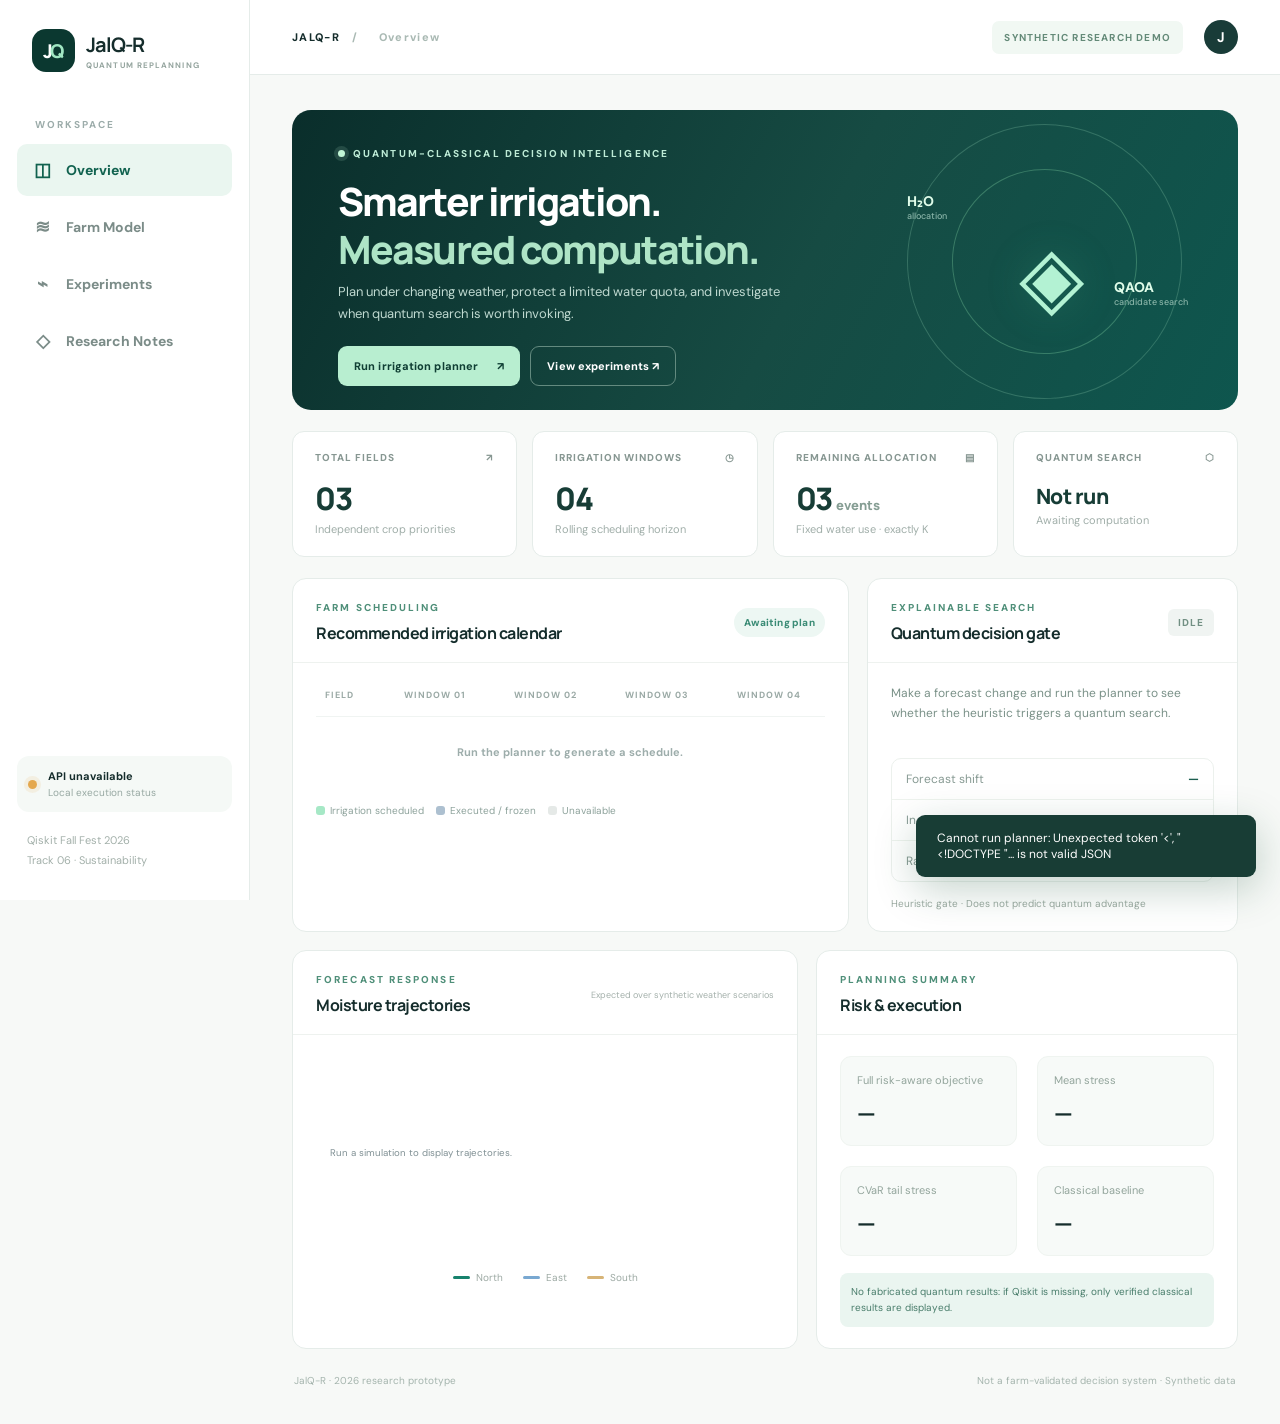
==== static/index.html @ 2377b1a7 "Add files via upload" ====
<!doctype html>
<html lang="en"><head><meta charset="utf-8"><meta name="viewport" content="width=device-width, initial-scale=1"><title>JalQ-R | Quantum Irrigation Intelligence</title><meta name="description" content="Research demo: risk-aware, budgeted quantum irrigation replanning"><link rel="stylesheet" href="/static/styles.css"></head>
<body>
<div class="app-shell">
<aside class="sidebar">
  <div class="brand"><div class="brand-mark">J<span>Q</span></div><div><strong>JalQ-R</strong><small>QUANTUM REPLANNING</small></div></div>
  <div class="sidebar-label">WORKSPACE</div>
  <nav class="nav" aria-label="Main navigation"><button class="nav-link active" data-view="overview"><span class="ico">◫</span> Overview</button><button class="nav-link" data-view="farm"><span class="ico">≋</span> Farm Model</button><button class="nav-link" data-view="experiment"><span class="ico">⌁</span> Experiments</button><button class="nav-link" data-view="research"><span class="ico">◇</span> Research Notes</button></nav>
  <div class="side-bottom"><div class="status-bubble"><span class="status-dot" id="engineDot"></span><div><strong id="engineStatus">Checking engine…</strong><span>Local execution status</span></div></div><div class="side-note">Qiskit Fall Fest 2026<br>Track 06 · Sustainability</div></div>
</aside>
<div class="main">
<header class="topbar"><div class="breadcrumb">JALQ-R <span>/</span> <span id="breadcrumbSection">Overview</span></div><div class="top-right"><span class="environment-tag">SYNTHETIC RESEARCH DEMO</span><div class="avatar">J</div></div></header>
<main class="content">
<section id="view-overview" class="view is-visible">
<div class="hero"><div><div class="eyebrow"><span class="small-circle"></span> QUANTUM-CLASSICAL DECISION INTELLIGENCE</div><h1>Smarter irrigation.<br><em>Measured computation.</em></h1><p>Plan under changing weather, protect a limited water quota, and investigate when quantum search is worth invoking.</p><div class="hero-actions"><button class="btn btn-primary" id="runMain">Run irrigation planner <span>↗</span></button><button class="btn btn-ghost" data-goto="experiment">View experiments ↗</button></div></div><div class="hero-art"><div class="orbit o1"></div><div class="orbit o2"></div><div class="hero-drop">◈</div><div class="art-label art-l1">H₂O <span>allocation</span></div><div class="art-label art-l2">QAOA <span>candidate search</span></div></div></div>
<div class="stat-grid"><div class="stat-card"><div class="stat-label">TOTAL FIELDS <span>↗</span></div><div class="stat-value">03</div><div class="stat-detail">Independent crop priorities</div></div><div class="stat-card"><div class="stat-label">IRRIGATION WINDOWS <span>◷</span></div><div class="stat-value">04</div><div class="stat-detail">Rolling scheduling horizon</div></div><div class="stat-card"><div class="stat-label">REMAINING ALLOCATION <span>▤</span></div><div class="stat-value" id="quotaMetric">03 <small>events</small></div><div class="stat-detail">Fixed water use · exactly K</div></div><div class="stat-card"><div class="stat-label">QUANTUM SEARCH <span>⬡</span></div><div class="stat-value small" id="quantumMetric">Not run</div><div class="stat-detail" id="quantumDetail">Awaiting computation</div></div></div>
<div class="two-column"><section class="panel"><div class="panel-head"><div><div class="eyebrow dark">FARM SCHEDULING</div><h2>Recommended irrigation calendar</h2></div><span class="pill pill-soft" id="calendarStatus">Awaiting plan</span></div><div class="panel-body"><div class="calendar-wrap"><table class="calendar-table"><thead><tr><th>FIELD</th><th>WINDOW 01</th><th>WINDOW 02</th><th>WINDOW 03</th><th>WINDOW 04</th></tr></thead><tbody id="calendarBody"><tr><td colspan="5" class="empty-row">Run the planner to generate a schedule.</td></tr></tbody></table></div><div class="legend"><span><i class="legend-swatch allocated"></i> Irrigation scheduled</span><span><i class="legend-swatch frozen"></i> Executed / frozen</span><span><i class="legend-swatch blocked"></i> Unavailable</span></div></div></section>
<section class="panel insight-panel"><div class="panel-head"><div><div class="eyebrow dark">EXPLAINABLE SEARCH</div><h2>Quantum decision gate</h2></div><div class="gate-label" id="gateLabel">IDLE</div></div><div class="panel-body"><p class="muted" id="gateReason">Make a forecast change and run the planner to see whether the heuristic triggers a quantum search.</p><div class="feature-list"><div class="feature-item"><span>Forecast shift</span><strong id="featureShift">—</strong></div><div class="feature-item"><span>Incumbent regret proxy</span><strong id="featureRegret">—</strong></div><div class="feature-item"><span>Ranking instability</span><strong id="featureInstability">—</strong></div></div><div class="gate-footer" id="gateFooter">Heuristic gate · Does not predict quantum advantage</div></div></section></div>
<div class="two-column lower"><section class="panel"><div class="panel-head"><div><div class="eyebrow dark">FORECAST RESPONSE</div><h2>Moisture trajectories</h2></div><span class="chart-caption">Expected over synthetic weather scenarios</span></div><div class="panel-body chart-panel"><svg id="moistureChart" viewBox="0 0 660 235" role="img" aria-label="Chart of expected soil moisture by field"><text x="20" y="110" fill="#819195" font-size="14">Run a simulation to display trajectories.</text></svg><div class="line-legend"><span><i class="line-key one"></i>North</span><span><i class="line-key two"></i>East</span><span><i class="line-key three"></i>South</span></div></div></section><section class="panel"><div class="panel-head"><div><div class="eyebrow dark">PLANNING SUMMARY</div><h2>Risk & execution</h2></div></div><div class="panel-body"><div class="result-metric"><div><span>Full risk-aware objective</span><strong id="riskValue">—</strong></div><div><span>Mean stress</span><strong id="meanValue">—</strong></div><div><span>CVaR tail stress</span><strong id="cvarValue">—</strong></div><div><span>Classical baseline</span><strong id="baselineValue">—</strong></div></div><p class="mini-notice" id="engineNotice">No fabricated quantum results: if Qiskit is missing, only verified classical results are displayed.</p></div></section></div>
</section>
<section id="view-farm" class="view"><div class="page-intro"><div class="eyebrow dark">MODEL CONFIGURATION</div><h1>Farm <em>parameters</em></h1><p>Change the synthetic forecast and scheduling constraints. Decisions already executed are locked when you advance the timeline.</p></div><div class="config-layout"><section class="panel config-panel"><div class="panel-head"><div><h2>Weather forecasts</h2><p class="subtitle">Rainfall by future irrigation window (synthetic units)</p></div></div><div class="panel-body" id="rainControls"></div></section><section class="panel config-panel"><div class="panel-head"><div><h2>Optimization configuration</h2><p class="subtitle">Fixed allocation and risk sensitivity</p></div></div><div class="panel-body"><div class="control-row"><label for="quotaInput">Total irrigation events</label><output id="quotaOut">3</output></div><input type="range" id="quotaInput" min="1" max="6" value="3" step="1"><div class="control-row"><label for="uncertaintyInput">Weather uncertainty</label><output id="uncertaintyOut">2.0</output></div><input type="range" id="uncertaintyInput" min="0" max="7" value="2" step="0.5"><div class="control-row"><label for="riskInput">Tail-risk importance (λ)</label><output id="riskOut">0.35</output></div><input type="range" id="riskInput" min="0" max="1" value="0.35" step="0.05"><div class="control-row"><label for="policyInput">Invocation policy</label></div><select id="policyInput"><option value="selective">Selective / heuristic gate</option><option value="always">Always run QAOA</option><option value="never">Classical only</option><option value="random">Random invocation (illustrative)</option><option value="extra_classical">Gate + extra classical search</option></select><div class="config-actions"><button class="btn btn-primary" id="runConfigured">Recalculate plan ↗</button><button class="btn btn-outline" id="advanceButton">Advance one window →</button></div><p class="input-note" id="timelineLabel">Currently planning from Window 1.</p></div></section></div><section class="panel fullpanel"><div class="panel-head"><div><h2>Crop profiles</h2><p class="subtitle">Initial moisture, target, and relative importance</p></div></div><div class="crop-grid" id="cropProfiles"></div></section></section>
<section id="view-experiment" class="view"><div class="page-intro"><div class="eyebrow dark">SCIENTIFIC VALIDATION</div><h1>Algorithm <em>comparison</em></h1><p>Compare policies under identical synthetic scenario seeds. A single live demo is not a statistically valid benchmark.</p></div><section class="panel"><div class="panel-head"><div><h2>Policy comparison</h2><p class="subtitle">Current scenario · same forecast · same field configuration</p></div><button class="btn btn-primary" id="compareButton">Run comparisons ↗</button></div><div class="panel-body"><div id="comparisonResult" class="comparison-placeholder">Run comparisons to evaluate the classical-only, always-run, selective and extra-classical policies.</div></div></section><section class="panel fullpanel"><div class="panel-head"><div><h2>Independent exact evaluator</h2><p class="subtitle">Used only after a decision is made. Its optimal schedule is never shown to the live planner.</p></div><button class="btn btn-outline" id="exactButton">Evaluate optimality gap</button></div><div class="panel-body"><div id="exactResult" class="comparison-placeholder">No offline exact evaluation has been performed.</div></div></section><div class="caution"><strong>Scientific limitation</strong><p>Repeated held-out weather-update scenarios, calibrated matched-call-rate random baselines and complete end-to-end budget accounting are required before making comparative performance claims. This screen is a functional exploratory demo, not a finished peer-reviewed result.</p></div></section>
<section id="view-research" class="view"><div class="page-intro"><div class="eyebrow dark">METHODOLOGY</div><h1>Research <em>principles</em></h1><p>What JalQ-R computes, what is genuinely quantum, and what the prototype cannot claim.</p></div><div class="research-grid"><article class="research-card"><div class="research-index">01 / MODEL</div><h3>Exactly-K scheduling</h3><p>Three fields, four windows, and an equal-volume allocation. Completed events are frozen. The planner uses current observations and forecast scenarios, never realized future weather.</p></article><article class="research-card"><div class="research-index">02 / QUANTUM</div><h3>Expected-stress surrogate</h3><p>A quadratic Hamiltonian uses RZ/RZZ phase rotations and XX+YY constraint-preserving mixing. Quantum measurements generate candidates; CVaR ranking is performed classically.</p></article><article class="research-card"><div class="research-index">03 / GATING</div><h3>Heuristic invocation</h3><p>Forecast changes and candidate instability can trigger extra search. This heuristic does not predict quantum advantage and must be evaluated against classical-only and random invocation.</p></article><article class="research-card"><div class="research-index">04 / EVIDENCE</div><h3>Honest evaluation</h3><p>Exact enumeration is an isolated offline oracle. Quantum-shot and gate-cost metrics are never mislabeled as true quantum speedups or hardware runtime.</p></article></div><div class="caution"><strong>Hackathon integrity</strong><p>Your event requires the team's own development during the specified build window, attribution for references, and the assigned repository. Verify the organizers' AI-assistance policy before treating externally generated code as eligible for submission.</p></div></section>
<footer class="footer"><span>JalQ-R · 2026 research prototype</span><span>Not a farm-validated decision system · Synthetic data</span></footer>
</main></div></div>
<div class="toast" id="toast" role="status" aria-live="polite"></div>
<script src="/static/app.js" defer></script></body></html>
---- static/styles.css ----
@import url('https://fonts.googleapis.com/css2?family=DM+Sans:wght@400;500;600;700&family=Manrope:wght@400;500;600;700;800&display=swap');
:root{--ink:#152d2c;--muted:#7c918d;--line:#e5ece9;--surface:#fff;--canvas:#f7f9f7;--deep:#092f2c;--teal:#1c856f;--mint:#c3f5d4;--soft:#eaf7f2;--blue:#6b90b3}*{box-sizing:border-box}body{margin:0;background:var(--canvas);color:var(--ink);font-family:'DM Sans',Arial,sans-serif;font-size:14px}button,input,select{font:inherit}button{cursor:pointer}button:disabled{cursor:wait;opacity:.63}.app-shell{display:flex;min-height:100vh}.sidebar{width:250px;background:#fff;border-right:1px solid var(--line);position:sticky;top:0;height:100vh;display:flex;flex-direction:column;padding:29px 17px;flex-shrink:0}.brand{display:flex;align-items:center;gap:11px;padding:0 15px 46px}.brand-mark{background:#0b3830;color:#fff;width:43px;height:43px;border-radius:14px;display:flex;justify-content:center;align-items:center;font-weight:800;font-family:Manrope;font-size:19px;letter-spacing:-3px;padding-right:4px}.brand-mark span{color:#a1e7c3}.brand strong{font-family:Manrope;font-size:20px;letter-spacing:-1px}.brand small{display:block;color:#94a49e;font-size:8px;font-weight:700;letter-spacing:1.1px;margin-top:2px}.sidebar-label{font-weight:700;color:#9cacaa;font-size:10px;letter-spacing:2px;padding:0 18px 13px}.nav{display:flex;flex-direction:column;gap:5px}.nav-link{display:flex;align-items:center;gap:13px;border:0;text-align:left;background:transparent;padding:14px 15px;border-radius:10px;color:#7b8c88;font-weight:700}.nav-link .ico{font-size:18px;width:21px;text-align:center}.nav-link.active{background:#eaf6f0;color:#11624f}.nav-link:hover{background:#f2f8f4}.side-bottom{margin-top:auto}.status-bubble{background:#f5f9f6;border-radius:12px;display:flex;gap:11px;align-items:center;padding:13px 11px}.status-dot{width:9px;height:9px;background:#e4a84e;border-radius:50%;flex-shrink:0;box-shadow:0 0 0 4px #e4a84e20}.status-dot.ready{background:#2aab82;box-shadow:0 0 0 4px #2aab8220}.status-bubble strong{font-size:11px;display:block}.status-bubble span:not(.status-dot){font-size:10px;color:#97a8a2;margin-top:3px;display:block}.side-note{font-size:11px;line-height:1.8;color:#a3b0aa;padding:19px 10px 0}.main{flex:1;min-width:0}.topbar{height:75px;border-bottom:1px solid var(--line);background:#fff;display:flex;align-items:center;justify-content:space-between;padding:0 42px}.breadcrumb{font-weight:800;letter-spacing:1.3px;font-size:11px}.breadcrumb span{color:#a9b9b3;margin:0 8px}.top-right{display:flex;align-items:center;gap:21px}.environment-tag{font-size:10px;font-weight:700;letter-spacing:1.2px;color:#648a78;background:#f1f8f3;padding:10px 12px;border-radius:7px}.avatar{display:grid;place-items:center;width:34px;height:34px;border-radius:100%;background:#193c38;color:#fff;font-weight:700}.content{max-width:1500px;margin:auto;padding:35px 42px 12px}.view{display:none}.view.is-visible{display:block}.hero{height:300px;border-radius:19px;background:linear-gradient(117deg,#0a2e2b 0%,#164b43 54%,#0e564e 100%);color:#fff;padding:37px 46px;display:flex;position:relative;overflow:hidden;justify-content:space-between}.eyebrow{font-size:10px;font-weight:800;letter-spacing:2.1px;color:#bdebd6;display:flex;align-items:center;gap:8px}.eyebrow.dark{color:#4f8f79}.small-circle{width:7px;height:7px;background:#c1f6d6;border-radius:50%;box-shadow:0 0 0 4px #c1f6d622}.hero h1,.page-intro h1{font-family:Manrope,Arial,sans-serif;font-weight:800;font-size:39px;line-height:1.22;letter-spacing:-1.9px;margin:18px 0 8px}.hero h1 em,.page-intro h1 em{font-style:normal;color:#aee4c6}.hero p{color:#bfd9d0;font-size:13px;line-height:1.65;max-width:460px;margin:0 0 22px}.hero-actions{display:flex;gap:10px}.btn{padding:12px 16px;border:0;border-radius:9px;font-weight:800;font-size:11px;letter-spacing:.1px;display:inline-flex;gap:19px;align-items:center;justify-content:space-between;min-height:39px}.btn-primary{background:#b8eed0;color:#103f34}.btn-primary:hover{background:#d1fae2}.btn-ghost{color:white;background:transparent;border:1px solid #638a7f}.btn-outline{color:#176754;background:#fff;border:1px solid #bddbd0}.btn-outline:hover{background:#f2fbf5}.hero-art{width:33%;min-width:220px;position:relative}.orbit{position:absolute;border:1px solid #7ab69d55;border-radius:100%;width:275px;height:275px;right:10px;top:-23px;transform:rotate(-28deg)}.orbit.o2{width:185px;height:185px;right:55px;top:22px;border-color:#a3f5bb44}.hero-drop{position:absolute;top:75px;right:108px;font-size:85px;color:#b3f2d3;text-shadow:0 0 40px #45b98b44}.art-label{position:absolute;font-size:14px;font-weight:800;color:#dffce9}.art-label span{font-size:9px;color:#89b4a8;display:block;font-weight:500}.art-l1{right:245px;top:45px}.art-l2{right:4px;bottom:65px}.stat-grid{display:grid;grid-template-columns:repeat(4,minmax(0,1fr));gap:15px;margin:21px 0}.stat-card{border:1px solid var(--line);background:#fff;padding:19px 22px;border-radius:12px;min-height:126px}.stat-label{font-size:10px;font-weight:800;letter-spacing:1px;color:#879792;display:flex;justify-content:space-between}.stat-value{font-size:31px;font-family:Manrope;font-weight:800;letter-spacing:-1.5px;margin-top:13px;color:#173d36}.stat-value small{font-size:13px;letter-spacing:0;color:#869e94}.stat-value.small{font-size:21px;letter-spacing:-.5px;margin-top:18px}.stat-detail{font-size:11px;color:#a0aea9;margin-top:3px}.two-column{display:grid;grid-template-columns:1.5fr 1fr;gap:18px;margin-top:18px}.two-column.lower{grid-template-columns:1.2fr 1fr}.panel{background:#fff;border:1px solid var(--line);border-radius:14px;min-width:0}.panel-head{padding:22px 23px 18px;display:flex;justify-content:space-between;align-items:center;gap:12px;border-bottom:1px solid #eef2ef}.panel-head h2{margin:8px 0 0;font-family:Manrope;font-size:16px;letter-spacing:-.5px}.panel-body{padding:21px 23px}.pill{border-radius:100px;font-weight:800;letter-spacing:.2px;font-size:10px;padding:8px 10px;white-space:nowrap}.pill-soft{background:#edf7f3;color:#3a8b75}.calendar-wrap{overflow-x:auto}.calendar-table{width:100%;border-collapse:collapse;font-size:11px;text-align:center;min-width:430px}.calendar-table thead th{font-size:9px;letter-spacing:1px;color:#9aa9a5;padding:5px 9px 15px;text-align:center;white-space:nowrap}.calendar-table th:first-child,.calendar-table td:first-child{text-align:left}.calendar-table tbody td{padding:6px 7px;border-top:1px solid #f0f4f2;color:#6b8680}.calendar-table tbody td:first-child{font-weight:700;color:#26413b}.tile{width:31px;height:31px;margin:auto;display:grid;place-items:center;border-radius:8px;font-size:15px;background:#f1f4f1;color:#b0c1ba}.tile.yes{background:#e1f6eb;color:#1b9870}.tile.frozen{background:#dce4ec;color:#52758a}.tile.blocked{background:#f9fafa;color:#dbe3df}.empty-row{padding:28px!important;color:#9dadab!important;text-align:center!important}.legend{display:flex;flex-wrap:wrap;gap:12px;margin-top:17px;font-size:10px;color:#8da29b}.legend>span{display:flex;align-items:center;gap:5px}.legend-swatch{width:9px;height:9px;border-radius:3px;background:#f1f4f1;display:block}.legend-swatch.allocated{background:#a6e8c6}.legend-swatch.frozen{background:#adc0d0}.legend-swatch.blocked{background:#e5e9e7}.gate-label{background:#f0f4f2;color:#718f83;font-size:10px;font-weight:800;letter-spacing:1px;padding:7px 10px;border-radius:6px}.gate-label.active{background:#e2f6e9;color:#138263}.muted{color:#7a9188;font-size:12px;line-height:1.65;min-height:57px;margin:0 0 17px}.feature-list{border:1px solid #ecf1ed;border-radius:10px;overflow:hidden}.feature-item{display:flex;justify-content:space-between;gap:12px;padding:12px 14px;font-size:12px;border-bottom:1px solid #eef3ee}.feature-item:last-child{border:0}.feature-item span{color:#879a93}.feature-item strong{color:#1c5e50}.gate-footer{margin-top:15px;font-size:10px;color:#9aa9a0}.chart-caption{font-size:9px;color:#a4b0ab}.chart-panel{padding-bottom:10px}.chart-panel svg{width:100%;height:210px}.line-legend{display:flex;justify-content:center;gap:20px;color:#9ca9a3;font-size:10px;margin:1px 0 8px}.line-legend span{display:flex;align-items:center;gap:6px}.line-key{width:17px;height:3px;border-radius:5px;background:#17826d}.line-key.two{background:#79a8d1}.line-key.three{background:#d7b477}.result-metric{display:grid;grid-template-columns:1fr 1fr;gap:20px}.result-metric div{background:#f7faf8;border:1px solid #eff4f0;border-radius:11px;padding:16px}.result-metric span{font-size:11px;color:#93a59c;display:block}.result-metric strong{font-family:Manrope;font-size:24px;letter-spacing:-.8px;display:block;margin-top:9px}.mini-notice{background:#eaf5f0;padding:11px;border-radius:8px;color:#497d6b;font-size:10px;line-height:1.6;margin:17px 0 0}.footer{display:flex;justify-content:space-between;flex-wrap:wrap;gap:10px;color:#a4b4ad;padding:25px 2px;font-size:10px}.page-intro{margin:12px 0 27px}.page-intro h1{color:#193d35;font-size:39px;margin:12px 0 6px}.page-intro h1 em{color:#54ac8a}.page-intro p{color:#899d94;max-width:620px;font-size:13px;line-height:1.7}.config-layout{display:grid;grid-template-columns:1fr 1fr;gap:18px}.config-panel .panel-body{padding:24px}.subtitle{font-size:11px;color:#9eada7;margin:6px 0 0}.control-row{display:flex;justify-content:space-between;margin-top:16px;align-items:center}.control-row label{font-weight:600;font-size:12px;color:#47645b}.control-row output{color:#188b69;background:#eaf6f0;padding:4px 8px;border-radius:5px;font-size:11px;font-weight:800}input[type=range]{width:100%;margin:13px 0;accent-color:#268b6e}.config-panel select{width:100%;padding:11px 13px;background:#f8fbf9;border:1px solid #dce8df;border-radius:8px;color:#1a5348;margin-top:12px}.config-actions{display:flex;flex-wrap:wrap;gap:10px;margin:20px 0 5px}.input-note{font-size:11px;color:#8da59a}.fullpanel{margin-top:18px}.crop-grid{display:grid;grid-template-columns:repeat(3,1fr);gap:14px;padding:18px}.crop-card{background:#f8faf8;border:1px solid #e9f0e9;border-radius:12px;padding:17px}.crop-card h3{font-family:Manrope;font-size:14px;margin:0 0 12px}.crop-stat{display:flex;justify-content:space-between;font-size:11px;margin-top:11px}.crop-stat span{color:#849990}.crop-stat strong{font-weight:800}.crop-card input{width:100%;accent-color:#32977c}.comparison-placeholder{padding:28px;background:#f7faf8;text-align:center;border-radius:9px;color:#8ba099;font-size:12px}.comparison-table{width:100%;border-collapse:collapse}.comparison-table th,.comparison-table td{text-align:left;border-bottom:1px solid #edf2ee;padding:14px 12px;font-size:12px}.comparison-table th{font-size:10px;letter-spacing:1px;color:#91a19b}.comparison-table td{font-weight:600}.comparison-table .dim{font-weight:400;color:#98aaa1}.caution{margin-top:18px;background:#fff8ec;border:1px solid #f6e6c7;padding:22px 24px;border-radius:12px;color:#836846}.caution strong{font-family:Manrope}.caution p{font-size:12px;line-height:1.7;margin:8px 0 0}.research-grid{display:grid;grid-template-columns:1fr 1fr;gap:17px}.research-card{background:white;border:1px solid var(--line);border-radius:13px;padding:27px}.research-index{font-size:10px;color:#55a084;font-weight:800;letter-spacing:1.5px}.research-card h3{font-size:17px;font-family:Manrope;margin:14px 0 8px}.research-card p{color:#819990;font-size:12px;line-height:1.8}.toast{position:fixed;right:24px;bottom:23px;padding:15px 21px;background:#183d35;color:#fff;border-radius:9px;font-size:12px;box-shadow:0 12px 40px #194e3340;opacity:0;pointer-events:none;transform:translateY(12px);transition:.2s;max-width:340px;z-index:8}.toast.show{opacity:1;transform:translateY(0)}
@media(max-width:1100px){.sidebar{width:200px}.content{padding:26px 24px}.topbar{padding:0 24px}.hero-art{opacity:.75}.two-column{grid-template-columns:1fr}.stat-card{padding:17px 12px}.stat-grid{gap:10px}}
@media(max-width:720px){.app-shell{display:block}.sidebar{position:relative;height:auto;width:100%;padding:12px}.brand{padding:0 0 13px}.sidebar-label,.side-bottom{display:none}.nav{flex-direction:row;overflow-x:auto}.nav-link{white-space:nowrap;padding:10px 8px;font-size:11px;gap:4px}.topbar{height:55px;padding:0 16px}.top-right .environment-tag{display:none}.content{padding:16px}.hero{height:auto;padding:27px 24px;min-height:245px}.hero h1{font-size:30px}.hero-art{display:none}.hero-actions{flex-wrap:wrap}.stat-grid{grid-template-columns:repeat(2,1fr)}.stat-card{min-height:110px}.two-column,.two-column.lower,.config-layout,.research-grid,.crop-grid{grid-template-columns:1fr}.panel-head{flex-wrap:wrap}.page-intro h1{font-size:32px}.footer{font-size:9px}}
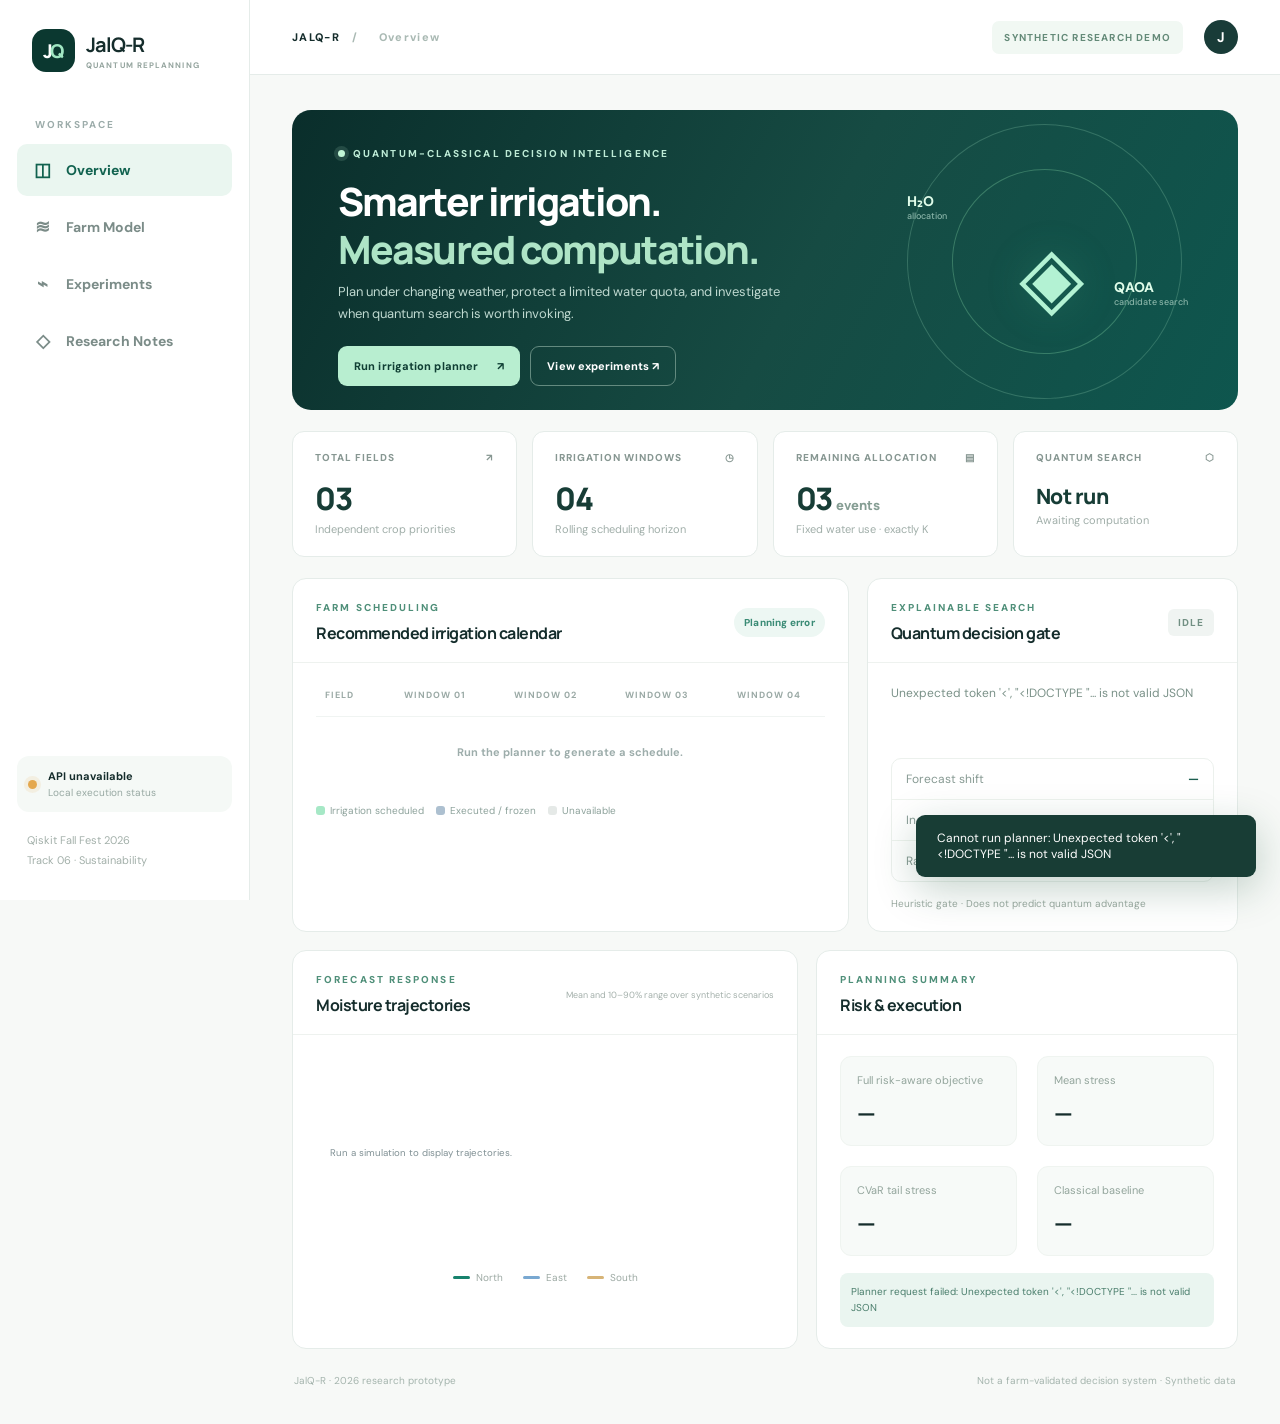
==== commit 7b3783e5: "fix: enforce rolling irrigation and quantum budgets" ====
--- a/static/index.html
+++ b/static/index.html
@@ -16,9 +16,9 @@
 <div class="stat-grid"><div class="stat-card"><div class="stat-label">TOTAL FIELDS <span>↗</span></div><div class="stat-value">03</div><div class="stat-detail">Independent crop priorities</div></div><div class="stat-card"><div class="stat-label">IRRIGATION WINDOWS <span>◷</span></div><div class="stat-value">04</div><div class="stat-detail">Rolling scheduling horizon</div></div><div class="stat-card"><div class="stat-label">REMAINING ALLOCATION <span>▤</span></div><div class="stat-value" id="quotaMetric">03 <small>events</small></div><div class="stat-detail">Fixed water use · exactly K</div></div><div class="stat-card"><div class="stat-label">QUANTUM SEARCH <span>⬡</span></div><div class="stat-value small" id="quantumMetric">Not run</div><div class="stat-detail" id="quantumDetail">Awaiting computation</div></div></div>
 <div class="two-column"><section class="panel"><div class="panel-head"><div><div class="eyebrow dark">FARM SCHEDULING</div><h2>Recommended irrigation calendar</h2></div><span class="pill pill-soft" id="calendarStatus">Awaiting plan</span></div><div class="panel-body"><div class="calendar-wrap"><table class="calendar-table"><thead><tr><th>FIELD</th><th>WINDOW 01</th><th>WINDOW 02</th><th>WINDOW 03</th><th>WINDOW 04</th></tr></thead><tbody id="calendarBody"><tr><td colspan="5" class="empty-row">Run the planner to generate a schedule.</td></tr></tbody></table></div><div class="legend"><span><i class="legend-swatch allocated"></i> Irrigation scheduled</span><span><i class="legend-swatch frozen"></i> Executed / frozen</span><span><i class="legend-swatch blocked"></i> Unavailable</span></div></div></section>
 <section class="panel insight-panel"><div class="panel-head"><div><div class="eyebrow dark">EXPLAINABLE SEARCH</div><h2>Quantum decision gate</h2></div><div class="gate-label" id="gateLabel">IDLE</div></div><div class="panel-body"><p class="muted" id="gateReason">Make a forecast change and run the planner to see whether the heuristic triggers a quantum search.</p><div class="feature-list"><div class="feature-item"><span>Forecast shift</span><strong id="featureShift">—</strong></div><div class="feature-item"><span>Incumbent regret proxy</span><strong id="featureRegret">—</strong></div><div class="feature-item"><span>Ranking instability</span><strong id="featureInstability">—</strong></div></div><div class="gate-footer" id="gateFooter">Heuristic gate · Does not predict quantum advantage</div></div></section></div>
-<div class="two-column lower"><section class="panel"><div class="panel-head"><div><div class="eyebrow dark">FORECAST RESPONSE</div><h2>Moisture trajectories</h2></div><span class="chart-caption">Expected over synthetic weather scenarios</span></div><div class="panel-body chart-panel"><svg id="moistureChart" viewBox="0 0 660 235" role="img" aria-label="Chart of expected soil moisture by field"><text x="20" y="110" fill="#819195" font-size="14">Run a simulation to display trajectories.</text></svg><div class="line-legend"><span><i class="line-key one"></i>North</span><span><i class="line-key two"></i>East</span><span><i class="line-key three"></i>South</span></div></div></section><section class="panel"><div class="panel-head"><div><div class="eyebrow dark">PLANNING SUMMARY</div><h2>Risk & execution</h2></div></div><div class="panel-body"><div class="result-metric"><div><span>Full risk-aware objective</span><strong id="riskValue">—</strong></div><div><span>Mean stress</span><strong id="meanValue">—</strong></div><div><span>CVaR tail stress</span><strong id="cvarValue">—</strong></div><div><span>Classical baseline</span><strong id="baselineValue">—</strong></div></div><p class="mini-notice" id="engineNotice">No fabricated quantum results: if Qiskit is missing, only verified classical results are displayed.</p></div></section></div>
+<div class="two-column lower"><section class="panel"><div class="panel-head"><div><div class="eyebrow dark">FORECAST RESPONSE</div><h2>Moisture trajectories</h2></div><span class="chart-caption">Mean and 10–90% range over synthetic scenarios</span></div><div class="panel-body chart-panel"><svg id="moistureChart" viewBox="0 0 660 235" role="img" aria-label="Expected soil moisture and 10th to 90th percentile range by field and window"><text x="20" y="110" fill="#819195" font-size="14">Run a simulation to display trajectories.</text></svg><div class="line-legend"><span><i class="line-key one"></i>North</span><span><i class="line-key two"></i>East</span><span><i class="line-key three"></i>South</span></div></div></section><section class="panel"><div class="panel-head"><div><div class="eyebrow dark">PLANNING SUMMARY</div><h2>Risk & execution</h2></div></div><div class="panel-body"><div class="result-metric"><div><span>Full risk-aware objective</span><strong id="riskValue">—</strong></div><div><span>Mean stress</span><strong id="meanValue">—</strong></div><div><span>CVaR tail stress</span><strong id="cvarValue">—</strong></div><div><span>Classical baseline</span><strong id="baselineValue">—</strong></div></div><p class="mini-notice" id="engineNotice">No fabricated quantum results: if Qiskit is missing, only verified classical results are displayed.</p></div></section></div>
 </section>
-<section id="view-farm" class="view"><div class="page-intro"><div class="eyebrow dark">MODEL CONFIGURATION</div><h1>Farm <em>parameters</em></h1><p>Change the synthetic forecast and scheduling constraints. Decisions already executed are locked when you advance the timeline.</p></div><div class="config-layout"><section class="panel config-panel"><div class="panel-head"><div><h2>Weather forecasts</h2><p class="subtitle">Rainfall by future irrigation window (synthetic units)</p></div></div><div class="panel-body" id="rainControls"></div></section><section class="panel config-panel"><div class="panel-head"><div><h2>Optimization configuration</h2><p class="subtitle">Fixed allocation and risk sensitivity</p></div></div><div class="panel-body"><div class="control-row"><label for="quotaInput">Total irrigation events</label><output id="quotaOut">3</output></div><input type="range" id="quotaInput" min="1" max="6" value="3" step="1"><div class="control-row"><label for="uncertaintyInput">Weather uncertainty</label><output id="uncertaintyOut">2.0</output></div><input type="range" id="uncertaintyInput" min="0" max="7" value="2" step="0.5"><div class="control-row"><label for="riskInput">Tail-risk importance (λ)</label><output id="riskOut">0.35</output></div><input type="range" id="riskInput" min="0" max="1" value="0.35" step="0.05"><div class="control-row"><label for="policyInput">Invocation policy</label></div><select id="policyInput"><option value="selective">Selective / heuristic gate</option><option value="always">Always run QAOA</option><option value="never">Classical only</option><option value="random">Random invocation (illustrative)</option><option value="extra_classical">Gate + extra classical search</option></select><div class="config-actions"><button class="btn btn-primary" id="runConfigured">Recalculate plan ↗</button><button class="btn btn-outline" id="advanceButton">Advance one window →</button></div><p class="input-note" id="timelineLabel">Currently planning from Window 1.</p></div></section></div><section class="panel fullpanel"><div class="panel-head"><div><h2>Crop profiles</h2><p class="subtitle">Initial moisture, target, and relative importance</p></div></div><div class="crop-grid" id="cropProfiles"></div></section></section>
+<section id="view-farm" class="view"><div class="page-intro"><div class="eyebrow dark">MODEL CONFIGURATION</div><h1>Farm <em>parameters</em></h1><p>Change the synthetic forecast and scheduling constraints. Decisions already executed are locked when you advance the timeline. Settings and the rolling quantum budget persist in this browser.</p></div><div class="config-layout"><section class="panel config-panel"><div class="panel-head"><div><h2>Rainfall forecast</h2><p class="subtitle">Synthetic units by future irrigation window</p></div></div><div class="panel-body" id="rainControls"></div></section><section class="panel config-panel"><div class="panel-head"><div><h2>Evaporation forecast</h2><p class="subtitle">Synthetic units by future irrigation window</p></div></div><div class="panel-body" id="evaporationControls"></div></section><section class="panel config-panel"><div class="panel-head"><div><h2>Optimization configuration</h2><p class="subtitle">Fixed allocation and risk sensitivity</p></div></div><div class="panel-body"><div class="control-row"><label for="quotaInput">Total irrigation events</label><output id="quotaOut">3</output></div><input type="range" id="quotaInput" min="1" max="6" value="3" step="1"><div class="control-row"><label for="uncertaintyInput">Weather uncertainty</label><output id="uncertaintyOut">2.0</output></div><input type="range" id="uncertaintyInput" min="0" max="7" value="2" step="0.5"><div class="control-row"><label for="riskInput">Tail-risk importance (λ)</label><output id="riskOut">0.35</output></div><input type="range" id="riskInput" min="0" max="1" value="0.35" step="0.05"><div class="control-row"><label for="policyInput">Invocation policy</label></div><select id="policyInput"><option value="selective">Selective / heuristic gate</option><option value="always">Always run QAOA</option><option value="never">Classical only</option><option value="random">Random invocation (illustrative)</option><option value="extra_classical">Gate + extra classical search</option></select><div class="config-actions"><button class="btn btn-primary" id="runConfigured">Recalculate plan ↗</button><button class="btn btn-outline" id="advanceButton">Advance one window →</button><button class="btn btn-outline" id="resetButton">Reset demo ↻</button></div><p class="input-note" id="timelineLabel">Currently planning from Window 1.</p></div></section></div><section class="panel fullpanel"><div class="panel-head"><div><h2>Crop profiles</h2><p class="subtitle">Initial moisture, target, and relative importance</p></div></div><div class="crop-grid" id="cropProfiles"></div></section></section>
 <section id="view-experiment" class="view"><div class="page-intro"><div class="eyebrow dark">SCIENTIFIC VALIDATION</div><h1>Algorithm <em>comparison</em></h1><p>Compare policies under identical synthetic scenario seeds. A single live demo is not a statistically valid benchmark.</p></div><section class="panel"><div class="panel-head"><div><h2>Policy comparison</h2><p class="subtitle">Current scenario · same forecast · same field configuration</p></div><button class="btn btn-primary" id="compareButton">Run comparisons ↗</button></div><div class="panel-body"><div id="comparisonResult" class="comparison-placeholder">Run comparisons to evaluate the classical-only, always-run, selective and extra-classical policies.</div></div></section><section class="panel fullpanel"><div class="panel-head"><div><h2>Independent exact evaluator</h2><p class="subtitle">Used only after a decision is made. Its optimal schedule is never shown to the live planner.</p></div><button class="btn btn-outline" id="exactButton">Evaluate optimality gap</button></div><div class="panel-body"><div id="exactResult" class="comparison-placeholder">No offline exact evaluation has been performed.</div></div></section><div class="caution"><strong>Scientific limitation</strong><p>Repeated held-out weather-update scenarios, calibrated matched-call-rate random baselines and complete end-to-end budget accounting are required before making comparative performance claims. This screen is a functional exploratory demo, not a finished peer-reviewed result.</p></div></section>
 <section id="view-research" class="view"><div class="page-intro"><div class="eyebrow dark">METHODOLOGY</div><h1>Research <em>principles</em></h1><p>What JalQ-R computes, what is genuinely quantum, and what the prototype cannot claim.</p></div><div class="research-grid"><article class="research-card"><div class="research-index">01 / MODEL</div><h3>Exactly-K scheduling</h3><p>Three fields, four windows, and an equal-volume allocation. Completed events are frozen. The planner uses current observations and forecast scenarios, never realized future weather.</p></article><article class="research-card"><div class="research-index">02 / QUANTUM</div><h3>Expected-stress surrogate</h3><p>A quadratic Hamiltonian uses RZ/RZZ phase rotations and XX+YY constraint-preserving mixing. Quantum measurements generate candidates; CVaR ranking is performed classically.</p></article><article class="research-card"><div class="research-index">03 / GATING</div><h3>Heuristic invocation</h3><p>Forecast changes and candidate instability can trigger extra search. This heuristic does not predict quantum advantage and must be evaluated against classical-only and random invocation.</p></article><article class="research-card"><div class="research-index">04 / EVIDENCE</div><h3>Honest evaluation</h3><p>Exact enumeration is an isolated offline oracle. Quantum-shot and gate-cost metrics are never mislabeled as true quantum speedups or hardware runtime.</p></article></div><div class="caution"><strong>Hackathon integrity</strong><p>Your event requires the team's own development during the specified build window, attribution for references, and the assigned repository. Verify the organizers' AI-assistance policy before treating externally generated code as eligible for submission.</p></div></section>
 <footer class="footer"><span>JalQ-R · 2026 research prototype</span><span>Not a farm-validated decision system · Synthetic data</span></footer>
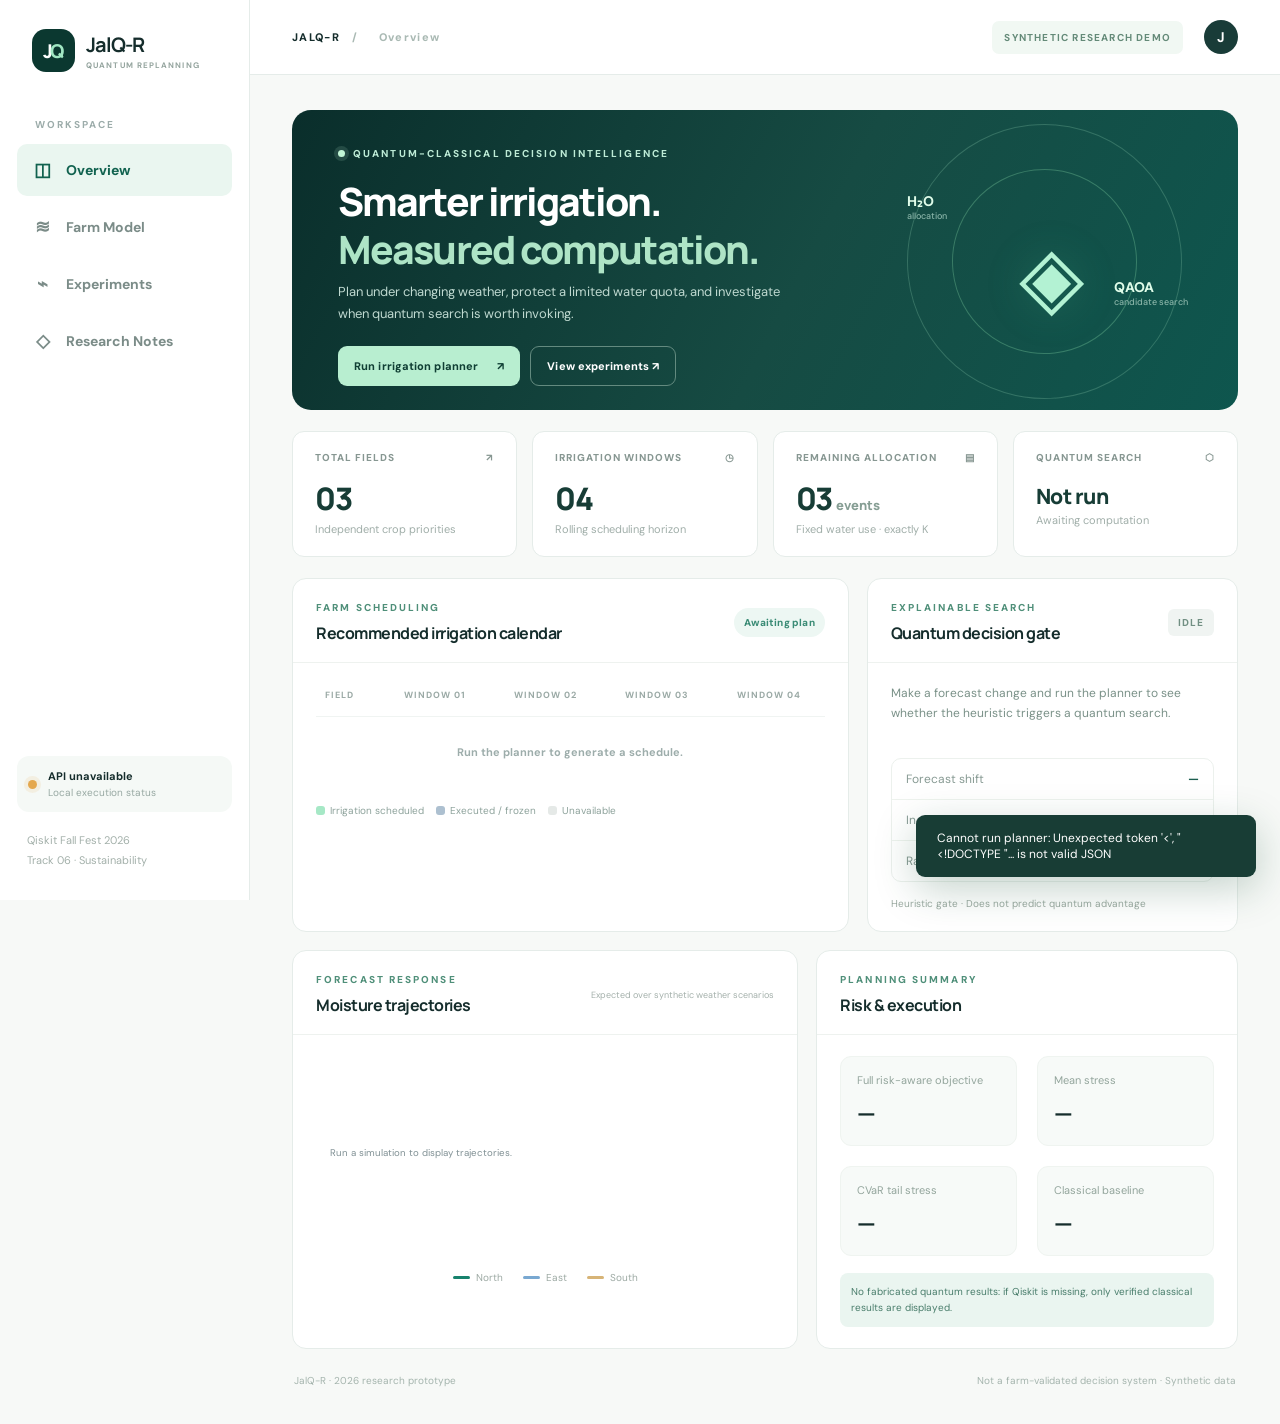
==== commit cd94e87f: "feat: add enhanced farm dashboard and experiment results" ====
--- a/static/index.html
+++ b/static/index.html
@@ -1,5 +1,5 @@
 <!doctype html>
-<html lang="en"><head><meta charset="utf-8"><meta name="viewport" content="width=device-width, initial-scale=1"><title>JalQ-R | Quantum Irrigation Intelligence</title><meta name="description" content="Research demo: risk-aware, budgeted quantum irrigation replanning"><link rel="stylesheet" href="/static/styles.css"></head>
+<html lang="en"><head><meta charset="utf-8"><meta name="viewport" content="width=device-width, initial-scale=1"><title>JalQ-R | Quantum Irrigation Intelligence</title><meta name="description" content="Research demo: risk-aware, budgeted quantum irrigation replanning"><link rel="stylesheet" href="/static/styles.css"><link rel="stylesheet" href="/static/member3.css"></head>
 <body>
 <div class="app-shell">
 <aside class="sidebar">
@@ -16,13 +16,12 @@
 <div class="stat-grid"><div class="stat-card"><div class="stat-label">TOTAL FIELDS <span>↗</span></div><div class="stat-value">03</div><div class="stat-detail">Independent crop priorities</div></div><div class="stat-card"><div class="stat-label">IRRIGATION WINDOWS <span>◷</span></div><div class="stat-value">04</div><div class="stat-detail">Rolling scheduling horizon</div></div><div class="stat-card"><div class="stat-label">REMAINING ALLOCATION <span>▤</span></div><div class="stat-value" id="quotaMetric">03 <small>events</small></div><div class="stat-detail">Fixed water use · exactly K</div></div><div class="stat-card"><div class="stat-label">QUANTUM SEARCH <span>⬡</span></div><div class="stat-value small" id="quantumMetric">Not run</div><div class="stat-detail" id="quantumDetail">Awaiting computation</div></div></div>
 <div class="two-column"><section class="panel"><div class="panel-head"><div><div class="eyebrow dark">FARM SCHEDULING</div><h2>Recommended irrigation calendar</h2></div><span class="pill pill-soft" id="calendarStatus">Awaiting plan</span></div><div class="panel-body"><div class="calendar-wrap"><table class="calendar-table"><thead><tr><th>FIELD</th><th>WINDOW 01</th><th>WINDOW 02</th><th>WINDOW 03</th><th>WINDOW 04</th></tr></thead><tbody id="calendarBody"><tr><td colspan="5" class="empty-row">Run the planner to generate a schedule.</td></tr></tbody></table></div><div class="legend"><span><i class="legend-swatch allocated"></i> Irrigation scheduled</span><span><i class="legend-swatch frozen"></i> Executed / frozen</span><span><i class="legend-swatch blocked"></i> Unavailable</span></div></div></section>
 <section class="panel insight-panel"><div class="panel-head"><div><div class="eyebrow dark">EXPLAINABLE SEARCH</div><h2>Quantum decision gate</h2></div><div class="gate-label" id="gateLabel">IDLE</div></div><div class="panel-body"><p class="muted" id="gateReason">Make a forecast change and run the planner to see whether the heuristic triggers a quantum search.</p><div class="feature-list"><div class="feature-item"><span>Forecast shift</span><strong id="featureShift">—</strong></div><div class="feature-item"><span>Incumbent regret proxy</span><strong id="featureRegret">—</strong></div><div class="feature-item"><span>Ranking instability</span><strong id="featureInstability">—</strong></div></div><div class="gate-footer" id="gateFooter">Heuristic gate · Does not predict quantum advantage</div></div></section></div>
-<div class="two-column lower"><section class="panel"><div class="panel-head"><div><div class="eyebrow dark">FORECAST RESPONSE</div><h2>Moisture trajectories</h2></div><span class="chart-caption">Mean and 10–90% range over synthetic scenarios</span></div><div class="panel-body chart-panel"><svg id="moistureChart" viewBox="0 0 660 235" role="img" aria-label="Expected soil moisture and 10th to 90th percentile range by field and window"><text x="20" y="110" fill="#819195" font-size="14">Run a simulation to display trajectories.</text></svg><div class="line-legend"><span><i class="line-key one"></i>North</span><span><i class="line-key two"></i>East</span><span><i class="line-key three"></i>South</span></div></div></section><section class="panel"><div class="panel-head"><div><div class="eyebrow dark">PLANNING SUMMARY</div><h2>Risk & execution</h2></div></div><div class="panel-body"><div class="result-metric"><div><span>Full risk-aware objective</span><strong id="riskValue">—</strong></div><div><span>Mean stress</span><strong id="meanValue">—</strong></div><div><span>CVaR tail stress</span><strong id="cvarValue">—</strong></div><div><span>Classical baseline</span><strong id="baselineValue">—</strong></div></div><p class="mini-notice" id="engineNotice">No fabricated quantum results: if Qiskit is missing, only verified classical results are displayed.</p></div></section></div>
+<div class="two-column lower"><section class="panel"><div class="panel-head"><div><div class="eyebrow dark">FORECAST RESPONSE</div><h2>Moisture trajectories</h2></div><span class="chart-caption">Expected over synthetic weather scenarios</span></div><div class="panel-body chart-panel"><svg id="moistureChart" viewBox="0 0 660 235" role="img" aria-label="Chart of expected soil moisture by field"><text x="20" y="110" fill="#819195" font-size="14">Run a simulation to display trajectories.</text></svg><div class="line-legend"><span><i class="line-key one"></i>North</span><span><i class="line-key two"></i>East</span><span><i class="line-key three"></i>South</span></div></div></section><section class="panel"><div class="panel-head"><div><div class="eyebrow dark">PLANNING SUMMARY</div><h2>Risk & execution</h2></div></div><div class="panel-body"><div class="result-metric"><div><span>Full risk-aware objective</span><strong id="riskValue">—</strong></div><div><span>Mean stress</span><strong id="meanValue">—</strong></div><div><span>CVaR tail stress</span><strong id="cvarValue">—</strong></div><div><span>Classical baseline</span><strong id="baselineValue">—</strong></div></div><p class="mini-notice" id="engineNotice">No fabricated quantum results: if Qiskit is missing, only verified classical results are displayed.</p></div></section></div>
 </section>
-<section id="view-farm" class="view"><div class="page-intro"><div class="eyebrow dark">MODEL CONFIGURATION</div><h1>Farm <em>parameters</em></h1><p>Change the synthetic forecast and scheduling constraints. Decisions already executed are locked when you advance the timeline. Settings and the rolling quantum budget persist in this browser.</p></div><div class="config-layout"><section class="panel config-panel"><div class="panel-head"><div><h2>Rainfall forecast</h2><p class="subtitle">Synthetic units by future irrigation window</p></div></div><div class="panel-body" id="rainControls"></div></section><section class="panel config-panel"><div class="panel-head"><div><h2>Evaporation forecast</h2><p class="subtitle">Synthetic units by future irrigation window</p></div></div><div class="panel-body" id="evaporationControls"></div></section><section class="panel config-panel"><div class="panel-head"><div><h2>Optimization configuration</h2><p class="subtitle">Fixed allocation and risk sensitivity</p></div></div><div class="panel-body"><div class="control-row"><label for="quotaInput">Total irrigation events</label><output id="quotaOut">3</output></div><input type="range" id="quotaInput" min="1" max="6" value="3" step="1"><div class="control-row"><label for="uncertaintyInput">Weather uncertainty</label><output id="uncertaintyOut">2.0</output></div><input type="range" id="uncertaintyInput" min="0" max="7" value="2" step="0.5"><div class="control-row"><label for="riskInput">Tail-risk importance (λ)</label><output id="riskOut">0.35</output></div><input type="range" id="riskInput" min="0" max="1" value="0.35" step="0.05"><div class="control-row"><label for="policyInput">Invocation policy</label></div><select id="policyInput"><option value="selective">Selective / heuristic gate</option><option value="always">Always run QAOA</option><option value="never">Classical only</option><option value="random">Random invocation (illustrative)</option><option value="extra_classical">Gate + extra classical search</option></select><div class="config-actions"><button class="btn btn-primary" id="runConfigured">Recalculate plan ↗</button><button class="btn btn-outline" id="advanceButton">Advance one window →</button><button class="btn btn-outline" id="resetButton">Reset demo ↻</button></div><p class="input-note" id="timelineLabel">Currently planning from Window 1.</p></div></section></div><section class="panel fullpanel"><div class="panel-head"><div><h2>Crop profiles</h2><p class="subtitle">Initial moisture, target, and relative importance</p></div></div><div class="crop-grid" id="cropProfiles"></div></section></section>
+<section id="view-farm" class="view"><div class="page-intro"><div class="eyebrow dark">MODEL CONFIGURATION</div><h1>Farm <em>parameters</em></h1><p>Change the synthetic forecast and scheduling constraints. Decisions already executed are locked when you advance the timeline.</p></div><div class="config-layout"><section class="panel config-panel"><div class="panel-head"><div><h2>Weather forecasts</h2><p class="subtitle">Rainfall by future irrigation window (synthetic units)</p></div></div><div class="panel-body" id="rainControls"></div></section><section class="panel config-panel"><div class="panel-head"><div><h2>Optimization configuration</h2><p class="subtitle">Fixed allocation and risk sensitivity</p></div></div><div class="panel-body"><div class="control-row"><label for="quotaInput">Total irrigation events</label><output id="quotaOut">3</output></div><input type="range" id="quotaInput" min="1" max="6" value="3" step="1"><div class="control-row"><label for="uncertaintyInput">Weather uncertainty</label><output id="uncertaintyOut">2.0</output></div><input type="range" id="uncertaintyInput" min="0" max="7" value="2" step="0.5"><div class="control-row"><label for="riskInput">Tail-risk importance (λ)</label><output id="riskOut">0.35</output></div><input type="range" id="riskInput" min="0" max="1" value="0.35" step="0.05"><div class="control-row"><label for="policyInput">Invocation policy</label></div><select id="policyInput"><option value="selective">Selective / heuristic gate</option><option value="always">Always run QAOA</option><option value="never">Classical only</option><option value="random">Random invocation (illustrative)</option><option value="extra_classical">Gate + extra classical search</option></select><div class="config-actions"><button class="btn btn-primary" id="runConfigured">Recalculate plan ↗</button><button class="btn btn-outline" id="advanceButton">Advance one window →</button></div><p class="input-note" id="timelineLabel">Currently planning from Window 1.</p></div></section></div><section class="panel fullpanel"><div class="panel-head"><div><h2>Crop profiles</h2><p class="subtitle">Initial moisture, target, and relative importance</p></div></div><div class="crop-grid" id="cropProfiles"></div></section></section>
 <section id="view-experiment" class="view"><div class="page-intro"><div class="eyebrow dark">SCIENTIFIC VALIDATION</div><h1>Algorithm <em>comparison</em></h1><p>Compare policies under identical synthetic scenario seeds. A single live demo is not a statistically valid benchmark.</p></div><section class="panel"><div class="panel-head"><div><h2>Policy comparison</h2><p class="subtitle">Current scenario · same forecast · same field configuration</p></div><button class="btn btn-primary" id="compareButton">Run comparisons ↗</button></div><div class="panel-body"><div id="comparisonResult" class="comparison-placeholder">Run comparisons to evaluate the classical-only, always-run, selective and extra-classical policies.</div></div></section><section class="panel fullpanel"><div class="panel-head"><div><h2>Independent exact evaluator</h2><p class="subtitle">Used only after a decision is made. Its optimal schedule is never shown to the live planner.</p></div><button class="btn btn-outline" id="exactButton">Evaluate optimality gap</button></div><div class="panel-body"><div id="exactResult" class="comparison-placeholder">No offline exact evaluation has been performed.</div></div></section><div class="caution"><strong>Scientific limitation</strong><p>Repeated held-out weather-update scenarios, calibrated matched-call-rate random baselines and complete end-to-end budget accounting are required before making comparative performance claims. This screen is a functional exploratory demo, not a finished peer-reviewed result.</p></div></section>
 <section id="view-research" class="view"><div class="page-intro"><div class="eyebrow dark">METHODOLOGY</div><h1>Research <em>principles</em></h1><p>What JalQ-R computes, what is genuinely quantum, and what the prototype cannot claim.</p></div><div class="research-grid"><article class="research-card"><div class="research-index">01 / MODEL</div><h3>Exactly-K scheduling</h3><p>Three fields, four windows, and an equal-volume allocation. Completed events are frozen. The planner uses current observations and forecast scenarios, never realized future weather.</p></article><article class="research-card"><div class="research-index">02 / QUANTUM</div><h3>Expected-stress surrogate</h3><p>A quadratic Hamiltonian uses RZ/RZZ phase rotations and XX+YY constraint-preserving mixing. Quantum measurements generate candidates; CVaR ranking is performed classically.</p></article><article class="research-card"><div class="research-index">03 / GATING</div><h3>Heuristic invocation</h3><p>Forecast changes and candidate instability can trigger extra search. This heuristic does not predict quantum advantage and must be evaluated against classical-only and random invocation.</p></article><article class="research-card"><div class="research-index">04 / EVIDENCE</div><h3>Honest evaluation</h3><p>Exact enumeration is an isolated offline oracle. Quantum-shot and gate-cost metrics are never mislabeled as true quantum speedups or hardware runtime.</p></article></div><div class="caution"><strong>Hackathon integrity</strong><p>Your event requires the team's own development during the specified build window, attribution for references, and the assigned repository. Verify the organizers' AI-assistance policy before treating externally generated code as eligible for submission.</p></div></section>
 <footer class="footer"><span>JalQ-R · 2026 research prototype</span><span>Not a farm-validated decision system · Synthetic data</span></footer>
 </main></div></div>
 <div class="toast" id="toast" role="status" aria-live="polite"></div>
-<script src="/static/app.js" defer></script></body></html>
-
+<script src="/static/app.js" defer></script><script src="/static/member3.js" defer></script></body></html>
--- a/static/member3.css
+++ b/static/member3.css
@@ -0,0 +1,29 @@
+/* Member 3 additions: use the original JalQ-R palette and typographic scale. */
+.m3-panel { padding: 24px 28px; margin: 24px 0; }
+.m3-panel h2 { margin: 0 0 5px; font-size: 21px; font-family: Manrope,Arial,sans-serif; letter-spacing: -.5px; }
+.m3-panel h3 { margin: 24px 0 12px; font-size: 14px; font-weight: 800; }
+.m3-panel p { line-height: 1.55; }
+.m3-muted { color: #697e77; font-size: 12px; }
+.m3-note { background: #f3f8f5; color: #58766a; border-radius: 9px; padding: 13px 15px; font-size: 12px; }
+.m3-warning { padding: 12px 15px; border-left: 3px solid #b5803d; background: #faf8f0; color: #715b37; border-radius: 6px; }
+.m3-flex { display: flex; align-items: center; justify-content: space-between; gap: 20px; flex-wrap: wrap; }
+.m3-matrix-wrap { overflow-x: auto; border: 1px solid var(--line); border-radius: 12px; margin: 15px 0; padding: 8px 15px 14px; background: #fff; }
+.m3-matrix-wrap h3 { margin: 9px 0; }
+.m3-input-table, .m3-results-table { width: 100%; border-collapse: collapse; font-size: 12px; min-width: 460px; }
+.m3-input-table th, .m3-input-table td, .m3-results-table th, .m3-results-table td { padding: 9px 9px; border-bottom: 1px solid var(--line); text-align: left; }
+.m3-input-table thead th, .m3-results-table thead th { color: var(--muted); font-size: 10px; text-transform: uppercase; letter-spacing: .5px; }
+.m3-input-table tbody tr:last-child th, .m3-input-table tbody tr:last-child td { border-bottom: 0; }
+.m3-input-table tbody th { font-weight: 700; color: var(--ink); white-space: nowrap; }
+.m3-number { width: 90px; max-width: 100%; padding: 8px 7px; background: #f9fcfa; border: 1px solid #d9e9e1; border-radius: 7px; color: var(--ink); }
+.m3-number:focus { outline: 2px solid #8dd6ba; }
+.m3-number:disabled { background: #e9ecea; color: #95a39c; cursor: not-allowed; }
+.m3-bottom { margin-top: 18px; }
+.m3-bar-row { margin: 16px 0; }
+.m3-bar-label { display: flex; justify-content: space-between; gap: 16px; margin-bottom: 7px; font-size: 12px; }
+.m3-track { width: 100%; height: 11px; background: #eff5f0; border-radius: 30px; overflow: hidden; }
+.m3-fill { height: 100%; background: linear-gradient(90deg,#0d745e,#46b88e); border-radius: 30px; min-width: 0; }
+.m3-results-table { margin: 18px 0; }
+.m3-optimizer-card { margin: 17px 0; }
+.m3-optimizer-card .m3-flex { margin-bottom: 8px; }
+.m3-optimizer-card .m3-muted { display: block; margin-top: 5px; }
+@media (max-width: 700px) { .m3-panel { padding: 18px; } .m3-number { width: 65px; } .m3-bar-label { flex-wrap: wrap; } }
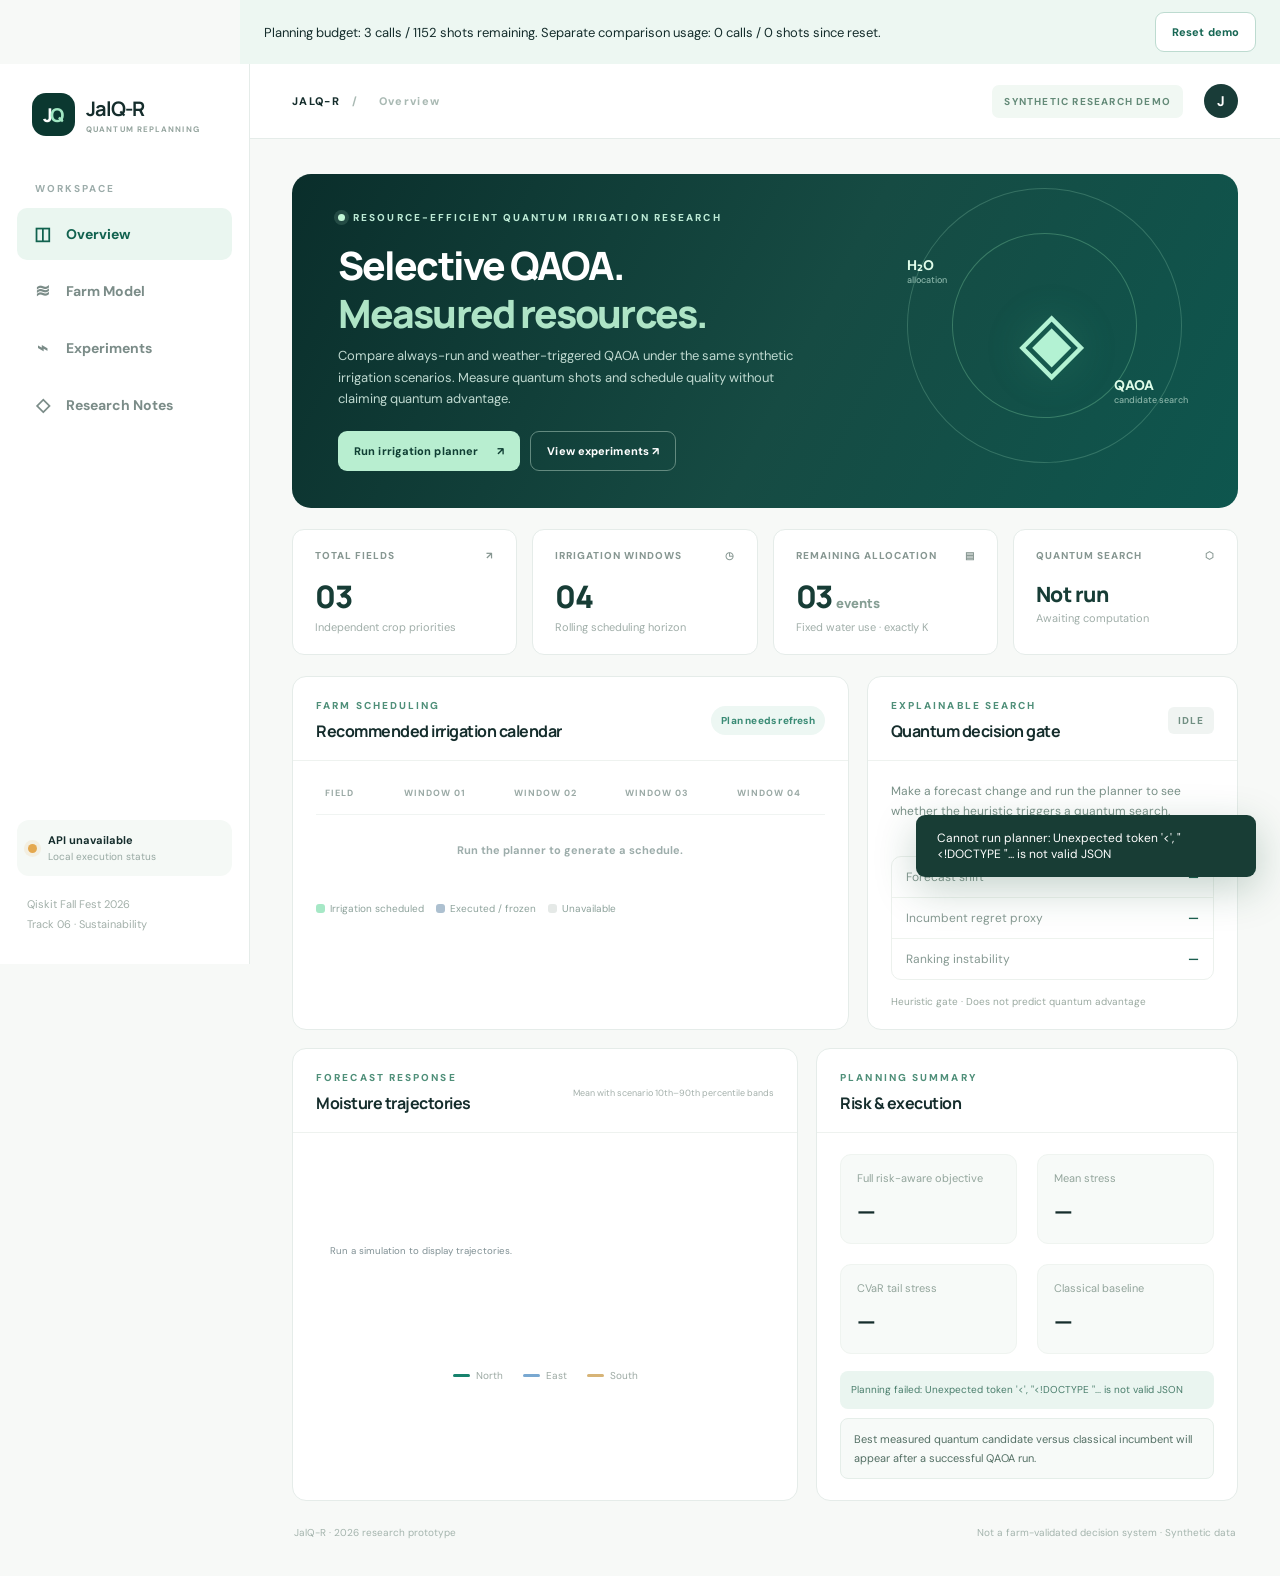
==== commit f1e92c43: "Add files via upload" ====
--- a/static/index.html
+++ b/static/index.html
@@ -1,6 +1,7 @@
 <!doctype html>
-<html lang="en"><head><meta charset="utf-8"><meta name="viewport" content="width=device-width, initial-scale=1"><title>JalQ-R | Quantum Irrigation Intelligence</title><meta name="description" content="Research demo: risk-aware, budgeted quantum irrigation replanning"><link rel="stylesheet" href="/static/styles.css"><link rel="stylesheet" href="/static/member3.css"></head>
+<html lang="en"><head><meta charset="utf-8"><meta name="viewport" content="width=device-width, initial-scale=1"><title>JalQ-R | Quantum Irrigation Intelligence</title><meta name="description" content="JalQ-R: selective resource-budgeted QAOA for synthetic irrigation replanning, evaluated against always-run QAOA"><link rel="stylesheet" href="/static/styles.css"><link rel="stylesheet" href="/static/member3.css"></head>
 <body>
+<div class="hybrid-budget"><span id="budgetStatus"></span><button id="resetButton" class="btn btn-outline">Reset demo</button></div>
 <div class="app-shell">
 <aside class="sidebar">
   <div class="brand"><div class="brand-mark">J<span>Q</span></div><div><strong>JalQ-R</strong><small>QUANTUM REPLANNING</small></div></div>
@@ -12,16 +13,17 @@
 <header class="topbar"><div class="breadcrumb">JALQ-R <span>/</span> <span id="breadcrumbSection">Overview</span></div><div class="top-right"><span class="environment-tag">SYNTHETIC RESEARCH DEMO</span><div class="avatar">J</div></div></header>
 <main class="content">
 <section id="view-overview" class="view is-visible">
-<div class="hero"><div><div class="eyebrow"><span class="small-circle"></span> QUANTUM-CLASSICAL DECISION INTELLIGENCE</div><h1>Smarter irrigation.<br><em>Measured computation.</em></h1><p>Plan under changing weather, protect a limited water quota, and investigate when quantum search is worth invoking.</p><div class="hero-actions"><button class="btn btn-primary" id="runMain">Run irrigation planner <span>↗</span></button><button class="btn btn-ghost" data-goto="experiment">View experiments ↗</button></div></div><div class="hero-art"><div class="orbit o1"></div><div class="orbit o2"></div><div class="hero-drop">◈</div><div class="art-label art-l1">H₂O <span>allocation</span></div><div class="art-label art-l2">QAOA <span>candidate search</span></div></div></div>
+<div class="hero"><div><div class="eyebrow"><span class="small-circle"></span> RESOURCE-EFFICIENT QUANTUM IRRIGATION RESEARCH</div><h1>Selective QAOA.<br><em>Measured resources.</em></h1><p>Compare always-run and weather-triggered QAOA under the same synthetic irrigation scenarios. Measure quantum shots and schedule quality without claiming quantum advantage.</p><div class="hero-actions"><button class="btn btn-primary" id="runMain">Run irrigation planner <span>↗</span></button><button class="btn btn-ghost" data-goto="experiment">View experiments ↗</button></div></div><div class="hero-art"><div class="orbit o1"></div><div class="orbit o2"></div><div class="hero-drop">◈</div><div class="art-label art-l1">H₂O <span>allocation</span></div><div class="art-label art-l2">QAOA <span>candidate search</span></div></div></div>
 <div class="stat-grid"><div class="stat-card"><div class="stat-label">TOTAL FIELDS <span>↗</span></div><div class="stat-value">03</div><div class="stat-detail">Independent crop priorities</div></div><div class="stat-card"><div class="stat-label">IRRIGATION WINDOWS <span>◷</span></div><div class="stat-value">04</div><div class="stat-detail">Rolling scheduling horizon</div></div><div class="stat-card"><div class="stat-label">REMAINING ALLOCATION <span>▤</span></div><div class="stat-value" id="quotaMetric">03 <small>events</small></div><div class="stat-detail">Fixed water use · exactly K</div></div><div class="stat-card"><div class="stat-label">QUANTUM SEARCH <span>⬡</span></div><div class="stat-value small" id="quantumMetric">Not run</div><div class="stat-detail" id="quantumDetail">Awaiting computation</div></div></div>
 <div class="two-column"><section class="panel"><div class="panel-head"><div><div class="eyebrow dark">FARM SCHEDULING</div><h2>Recommended irrigation calendar</h2></div><span class="pill pill-soft" id="calendarStatus">Awaiting plan</span></div><div class="panel-body"><div class="calendar-wrap"><table class="calendar-table"><thead><tr><th>FIELD</th><th>WINDOW 01</th><th>WINDOW 02</th><th>WINDOW 03</th><th>WINDOW 04</th></tr></thead><tbody id="calendarBody"><tr><td colspan="5" class="empty-row">Run the planner to generate a schedule.</td></tr></tbody></table></div><div class="legend"><span><i class="legend-swatch allocated"></i> Irrigation scheduled</span><span><i class="legend-swatch frozen"></i> Executed / frozen</span><span><i class="legend-swatch blocked"></i> Unavailable</span></div></div></section>
 <section class="panel insight-panel"><div class="panel-head"><div><div class="eyebrow dark">EXPLAINABLE SEARCH</div><h2>Quantum decision gate</h2></div><div class="gate-label" id="gateLabel">IDLE</div></div><div class="panel-body"><p class="muted" id="gateReason">Make a forecast change and run the planner to see whether the heuristic triggers a quantum search.</p><div class="feature-list"><div class="feature-item"><span>Forecast shift</span><strong id="featureShift">—</strong></div><div class="feature-item"><span>Incumbent regret proxy</span><strong id="featureRegret">—</strong></div><div class="feature-item"><span>Ranking instability</span><strong id="featureInstability">—</strong></div></div><div class="gate-footer" id="gateFooter">Heuristic gate · Does not predict quantum advantage</div></div></section></div>
-<div class="two-column lower"><section class="panel"><div class="panel-head"><div><div class="eyebrow dark">FORECAST RESPONSE</div><h2>Moisture trajectories</h2></div><span class="chart-caption">Expected over synthetic weather scenarios</span></div><div class="panel-body chart-panel"><svg id="moistureChart" viewBox="0 0 660 235" role="img" aria-label="Chart of expected soil moisture by field"><text x="20" y="110" fill="#819195" font-size="14">Run a simulation to display trajectories.</text></svg><div class="line-legend"><span><i class="line-key one"></i>North</span><span><i class="line-key two"></i>East</span><span><i class="line-key three"></i>South</span></div></div></section><section class="panel"><div class="panel-head"><div><div class="eyebrow dark">PLANNING SUMMARY</div><h2>Risk & execution</h2></div></div><div class="panel-body"><div class="result-metric"><div><span>Full risk-aware objective</span><strong id="riskValue">—</strong></div><div><span>Mean stress</span><strong id="meanValue">—</strong></div><div><span>CVaR tail stress</span><strong id="cvarValue">—</strong></div><div><span>Classical baseline</span><strong id="baselineValue">—</strong></div></div><p class="mini-notice" id="engineNotice">No fabricated quantum results: if Qiskit is missing, only verified classical results are displayed.</p></div></section></div>
+<div class="two-column lower"><section class="panel"><div class="panel-head"><div><div class="eyebrow dark">FORECAST RESPONSE</div><h2>Moisture trajectories</h2></div><span class="chart-caption">Mean with scenario 10th–90th percentile bands</span></div><div class="panel-body chart-panel"><svg id="moistureChart" viewBox="0 0 660 235" role="img" aria-label="Chart of expected soil moisture by field"><text x="20" y="110" fill="#819195" font-size="14">Run a simulation to display trajectories.</text></svg><div class="line-legend"><span><i class="line-key one"></i>North</span><span><i class="line-key two"></i>East</span><span><i class="line-key three"></i>South</span></div></div></section><section class="panel"><div class="panel-head"><div><div class="eyebrow dark">PLANNING SUMMARY</div><h2>Risk & execution</h2></div></div><div class="panel-body"><div class="result-metric"><div><span>Full risk-aware objective</span><strong id="riskValue">—</strong></div><div><span>Mean stress</span><strong id="meanValue">—</strong></div><div><span>CVaR tail stress</span><strong id="cvarValue">—</strong></div><div><span>Classical baseline</span><strong id="baselineValue">—</strong></div></div><p class="mini-notice" id="engineNotice">No fabricated quantum results: if Qiskit is missing, only verified classical results are displayed.</p><p class="candidate-note" id="quantumCandidateDetail" aria-live="polite">Best measured quantum candidate versus classical incumbent will appear after a successful QAOA run.</p></div></section></div>
 </section>
-<section id="view-farm" class="view"><div class="page-intro"><div class="eyebrow dark">MODEL CONFIGURATION</div><h1>Farm <em>parameters</em></h1><p>Change the synthetic forecast and scheduling constraints. Decisions already executed are locked when you advance the timeline.</p></div><div class="config-layout"><section class="panel config-panel"><div class="panel-head"><div><h2>Weather forecasts</h2><p class="subtitle">Rainfall by future irrigation window (synthetic units)</p></div></div><div class="panel-body" id="rainControls"></div></section><section class="panel config-panel"><div class="panel-head"><div><h2>Optimization configuration</h2><p class="subtitle">Fixed allocation and risk sensitivity</p></div></div><div class="panel-body"><div class="control-row"><label for="quotaInput">Total irrigation events</label><output id="quotaOut">3</output></div><input type="range" id="quotaInput" min="1" max="6" value="3" step="1"><div class="control-row"><label for="uncertaintyInput">Weather uncertainty</label><output id="uncertaintyOut">2.0</output></div><input type="range" id="uncertaintyInput" min="0" max="7" value="2" step="0.5"><div class="control-row"><label for="riskInput">Tail-risk importance (λ)</label><output id="riskOut">0.35</output></div><input type="range" id="riskInput" min="0" max="1" value="0.35" step="0.05"><div class="control-row"><label for="policyInput">Invocation policy</label></div><select id="policyInput"><option value="selective">Selective / heuristic gate</option><option value="always">Always run QAOA</option><option value="never">Classical only</option><option value="random">Random invocation (illustrative)</option><option value="extra_classical">Gate + extra classical search</option></select><div class="config-actions"><button class="btn btn-primary" id="runConfigured">Recalculate plan ↗</button><button class="btn btn-outline" id="advanceButton">Advance one window →</button></div><p class="input-note" id="timelineLabel">Currently planning from Window 1.</p></div></section></div><section class="panel fullpanel"><div class="panel-head"><div><h2>Crop profiles</h2><p class="subtitle">Initial moisture, target, and relative importance</p></div></div><div class="crop-grid" id="cropProfiles"></div></section></section>
-<section id="view-experiment" class="view"><div class="page-intro"><div class="eyebrow dark">SCIENTIFIC VALIDATION</div><h1>Algorithm <em>comparison</em></h1><p>Compare policies under identical synthetic scenario seeds. A single live demo is not a statistically valid benchmark.</p></div><section class="panel"><div class="panel-head"><div><h2>Policy comparison</h2><p class="subtitle">Current scenario · same forecast · same field configuration</p></div><button class="btn btn-primary" id="compareButton">Run comparisons ↗</button></div><div class="panel-body"><div id="comparisonResult" class="comparison-placeholder">Run comparisons to evaluate the classical-only, always-run, selective and extra-classical policies.</div></div></section><section class="panel fullpanel"><div class="panel-head"><div><h2>Independent exact evaluator</h2><p class="subtitle">Used only after a decision is made. Its optimal schedule is never shown to the live planner.</p></div><button class="btn btn-outline" id="exactButton">Evaluate optimality gap</button></div><div class="panel-body"><div id="exactResult" class="comparison-placeholder">No offline exact evaluation has been performed.</div></div></section><div class="caution"><strong>Scientific limitation</strong><p>Repeated held-out weather-update scenarios, calibrated matched-call-rate random baselines and complete end-to-end budget accounting are required before making comparative performance claims. This screen is a functional exploratory demo, not a finished peer-reviewed result.</p></div></section>
-<section id="view-research" class="view"><div class="page-intro"><div class="eyebrow dark">METHODOLOGY</div><h1>Research <em>principles</em></h1><p>What JalQ-R computes, what is genuinely quantum, and what the prototype cannot claim.</p></div><div class="research-grid"><article class="research-card"><div class="research-index">01 / MODEL</div><h3>Exactly-K scheduling</h3><p>Three fields, four windows, and an equal-volume allocation. Completed events are frozen. The planner uses current observations and forecast scenarios, never realized future weather.</p></article><article class="research-card"><div class="research-index">02 / QUANTUM</div><h3>Expected-stress surrogate</h3><p>A quadratic Hamiltonian uses RZ/RZZ phase rotations and XX+YY constraint-preserving mixing. Quantum measurements generate candidates; CVaR ranking is performed classically.</p></article><article class="research-card"><div class="research-index">03 / GATING</div><h3>Heuristic invocation</h3><p>Forecast changes and candidate instability can trigger extra search. This heuristic does not predict quantum advantage and must be evaluated against classical-only and random invocation.</p></article><article class="research-card"><div class="research-index">04 / EVIDENCE</div><h3>Honest evaluation</h3><p>Exact enumeration is an isolated offline oracle. Quantum-shot and gate-cost metrics are never mislabeled as true quantum speedups or hardware runtime.</p></article></div><div class="caution"><strong>Hackathon integrity</strong><p>Your event requires the team's own development during the specified build window, attribution for references, and the assigned repository. Verify the organizers' AI-assistance policy before treating externally generated code as eligible for submission.</p></div></section>
+<section id="view-farm" class="view"><div class="page-intro"><div class="eyebrow dark">MODEL CONFIGURATION</div><h1>Farm <em>parameters</em></h1><p>Change the synthetic forecast and scheduling constraints. Decisions already executed are locked when you advance the timeline.</p></div><div class="config-layout"><section class="panel config-panel"><div class="panel-head"><div><h2>Weather forecasts</h2><p class="subtitle">Rainfall by future irrigation window (synthetic units)</p></div></div><div class="panel-body" id="rainControls"></div><h3>Evaporation forecast</h3><div class="panel-body" id="evaporationControls"></div></section><section class="panel config-panel"><div class="panel-head"><div><h2>Optimization configuration</h2><p class="subtitle">Fixed allocation and risk sensitivity</p></div></div><div class="panel-body"><div class="control-row"><label for="quotaInput">Total irrigation events</label><output id="quotaOut">3</output></div><input type="range" id="quotaInput" min="1" max="6" value="3" step="1"><div class="control-row"><label for="uncertaintyInput">Weather uncertainty</label><output id="uncertaintyOut">2.0</output></div><input type="range" id="uncertaintyInput" min="0" max="7" value="2" step="0.5"><div class="control-row"><label for="riskInput">Tail-risk importance (λ)</label><output id="riskOut">0.35</output></div><input type="range" id="riskInput" min="0" max="1" value="0.35" step="0.05"><div class="control-row"><label for="policyInput">Invocation policy</label></div><select id="policyInput"><option value="selective">Selective / heuristic gate</option><option value="always">Always run QAOA</option><option value="never">Classical only</option><option value="random">Random invocation (illustrative)</option><option value="extra_classical">Gate + extra classical search</option></select><div class="config-actions"><button class="btn btn-primary" id="runConfigured">Recalculate plan ↗</button><button class="btn btn-outline" id="advanceButton">Advance one window →</button></div><p class="input-note" id="timelineLabel">Currently planning from Window 1.</p></div></section></div><section class="panel fullpanel"><div class="panel-head"><div><h2>Crop profiles</h2><p class="subtitle">Initial moisture, target, and relative importance</p></div></div><div class="crop-grid" id="cropProfiles"></div></section></section>
+<section id="view-experiment" class="view"><div class="page-intro"><div class="eyebrow dark">PRIMARY RESEARCH COMPARISON</div><h1>Quantum <em>resource efficiency</em></h1><p>Selective QAOA versus always-running QAOA is the primary comparison. The saved multi-episode results below report circuit-shot usage and realized schedule quality. Classical-only and random policies remain essential reference baselines; a single live comparison is illustrative, not a benchmark.</p></div><section class="panel"><div class="panel-head"><div><h2>Live policy comparison</h2><p class="subtitle">Single current scenario · illustrative, not the held-out result above</p></div><button class="btn btn-primary" id="compareButton">Run comparisons ↗</button></div><div class="panel-body"><div id="comparisonResult" class="comparison-placeholder">Run comparisons to evaluate the classical-only, always-run, selective and extra-classical policies.</div></div></section><section class="panel fullpanel"><div class="panel-head"><div><h2>Independent exact evaluator</h2><p class="subtitle">Scores the saved schedule against the exact current-forecast optimum. No policy rerun or additional quantum shots.</p></div><button class="btn btn-outline" id="exactButton">Evaluate saved schedule</button></div><div class="panel-body"><div id="exactResult" class="comparison-placeholder">No offline exact evaluation has been performed.</div></div></section><div class="caution"><strong>Scientific limitations</strong><p>The saved hybrid benchmark includes 18 held-out synthetic episodes per policy but does not establish quantum advantage. Selective QAOA reduced shots relative to always QAOA; classical-only achieved the same final outcome with zero shots. The random baseline was calibrated on development episodes but does not have an exactly matched held-out call count. Planning uses a single-browser demo budget, not a secure server-wide quota. Shaded moisture chart bands are scenario percentiles, not statistical confidence intervals.</p></div></section>
+<section id="view-research" class="view"><div class="page-intro"><div class="eyebrow dark">METHODOLOGY</div><h1>Research <em>principles</em></h1><p>What JalQ-R computes, what is genuinely quantum, and what the prototype cannot claim.</p></div><div class="research-grid"><article class="research-card"><div class="research-index">01 / MODEL</div><h3>Exactly-K scheduling</h3><p>Three fields, four windows, and an equal-volume allocation. Completed events are frozen. The planner uses current observations and forecast scenarios, never realized future weather.</p></article><article class="research-card"><div class="research-index">02 / QUANTUM</div><h3>Expected-stress surrogate</h3><p>A quadratic Hamiltonian uses RZ/RZZ phase rotations and XX+YY constraint-preserving mixing. Budgeted COBYLA tunes the circuit angles. Quantum measurements generate candidates; fractional-tail CVaR ranking is performed classically.</p></article><article class="research-card"><div class="research-index">03 / CONTRIBUTION</div><h3>Selective invocation</h3><p>Our primary comparison is selective QAOA versus always-run QAOA: equal shot allocations per invocation, fewer calls across rolling weather updates. Forecast shifts, regret and candidate instability control invocation; the gate does not predict quantum advantage.</p></article><article class="research-card"><div class="research-index">04 / EVIDENCE</div><h3>Separated outcomes</h3><p>We report quantum samples independently from final schedules protected by classical fallback. Exact enumeration audits saved plans, and classical-only remains visible. Fewer quantum shots than always QAOA is not superiority to classical-only, hardware speedup or water savings.</p></article></div></section>
 <footer class="footer"><span>JalQ-R · 2026 research prototype</span><span>Not a farm-validated decision system · Synthetic data</span></footer>
 </main></div></div>
 <div class="toast" id="toast" role="status" aria-live="polite"></div>
 <script src="/static/app.js" defer></script><script src="/static/member3.js" defer></script></body></html>
+
--- a/static/styles.css
+++ b/static/styles.css
@@ -1,5 +1,16 @@
-@import url('https://fonts.googleapis.com/css2?family=DM+Sans:wght@400;500;600;700&family=Manrope:wght@400;500;600;700;800&display=swap');
-:root{--ink:#152d2c;--muted:#7c918d;--line:#e5ece9;--surface:#fff;--canvas:#f7f9f7;--deep:#092f2c;--teal:#1c856f;--mint:#c3f5d4;--soft:#eaf7f2;--blue:#6b90b3}*{box-sizing:border-box}body{margin:0;background:var(--canvas);color:var(--ink);font-family:'DM Sans',Arial,sans-serif;font-size:14px}button,input,select{font:inherit}button{cursor:pointer}button:disabled{cursor:wait;opacity:.63}.app-shell{display:flex;min-height:100vh}.sidebar{width:250px;background:#fff;border-right:1px solid var(--line);position:sticky;top:0;height:100vh;display:flex;flex-direction:column;padding:29px 17px;flex-shrink:0}.brand{display:flex;align-items:center;gap:11px;padding:0 15px 46px}.brand-mark{background:#0b3830;color:#fff;width:43px;height:43px;border-radius:14px;display:flex;justify-content:center;align-items:center;font-weight:800;font-family:Manrope;font-size:19px;letter-spacing:-3px;padding-right:4px}.brand-mark span{color:#a1e7c3}.brand strong{font-family:Manrope;font-size:20px;letter-spacing:-1px}.brand small{display:block;color:#94a49e;font-size:8px;font-weight:700;letter-spacing:1.1px;margin-top:2px}.sidebar-label{font-weight:700;color:#9cacaa;font-size:10px;letter-spacing:2px;padding:0 18px 13px}.nav{display:flex;flex-direction:column;gap:5px}.nav-link{display:flex;align-items:center;gap:13px;border:0;text-align:left;background:transparent;padding:14px 15px;border-radius:10px;color:#7b8c88;font-weight:700}.nav-link .ico{font-size:18px;width:21px;text-align:center}.nav-link.active{background:#eaf6f0;color:#11624f}.nav-link:hover{background:#f2f8f4}.side-bottom{margin-top:auto}.status-bubble{background:#f5f9f6;border-radius:12px;display:flex;gap:11px;align-items:center;padding:13px 11px}.status-dot{width:9px;height:9px;background:#e4a84e;border-radius:50%;flex-shrink:0;box-shadow:0 0 0 4px #e4a84e20}.status-dot.ready{background:#2aab82;box-shadow:0 0 0 4px #2aab8220}.status-bubble strong{font-size:11px;display:block}.status-bubble span:not(.status-dot){font-size:10px;color:#97a8a2;margin-top:3px;display:block}.side-note{font-size:11px;line-height:1.8;color:#a3b0aa;padding:19px 10px 0}.main{flex:1;min-width:0}.topbar{height:75px;border-bottom:1px solid var(--line);background:#fff;display:flex;align-items:center;justify-content:space-between;padding:0 42px}.breadcrumb{font-weight:800;letter-spacing:1.3px;font-size:11px}.breadcrumb span{color:#a9b9b3;margin:0 8px}.top-right{display:flex;align-items:center;gap:21px}.environment-tag{font-size:10px;font-weight:700;letter-spacing:1.2px;color:#648a78;background:#f1f8f3;padding:10px 12px;border-radius:7px}.avatar{display:grid;place-items:center;width:34px;height:34px;border-radius:100%;background:#193c38;color:#fff;font-weight:700}.content{max-width:1500px;margin:auto;padding:35px 42px 12px}.view{display:none}.view.is-visible{display:block}.hero{height:300px;border-radius:19px;background:linear-gradient(117deg,#0a2e2b 0%,#164b43 54%,#0e564e 100%);color:#fff;padding:37px 46px;display:flex;position:relative;overflow:hidden;justify-content:space-between}.eyebrow{font-size:10px;font-weight:800;letter-spacing:2.1px;color:#bdebd6;display:flex;align-items:center;gap:8px}.eyebrow.dark{color:#4f8f79}.small-circle{width:7px;height:7px;background:#c1f6d6;border-radius:50%;box-shadow:0 0 0 4px #c1f6d622}.hero h1,.page-intro h1{font-family:Manrope,Arial,sans-serif;font-weight:800;font-size:39px;line-height:1.22;letter-spacing:-1.9px;margin:18px 0 8px}.hero h1 em,.page-intro h1 em{font-style:normal;color:#aee4c6}.hero p{color:#bfd9d0;font-size:13px;line-height:1.65;max-width:460px;margin:0 0 22px}.hero-actions{display:flex;gap:10px}.btn{padding:12px 16px;border:0;border-radius:9px;font-weight:800;font-size:11px;letter-spacing:.1px;display:inline-flex;gap:19px;align-items:center;justify-content:space-between;min-height:39px}.btn-primary{background:#b8eed0;color:#103f34}.btn-primary:hover{background:#d1fae2}.btn-ghost{color:white;background:transparent;border:1px solid #638a7f}.btn-outline{color:#176754;background:#fff;border:1px solid #bddbd0}.btn-outline:hover{background:#f2fbf5}.hero-art{width:33%;min-width:220px;position:relative}.orbit{position:absolute;border:1px solid #7ab69d55;border-radius:100%;width:275px;height:275px;right:10px;top:-23px;transform:rotate(-28deg)}.orbit.o2{width:185px;height:185px;right:55px;top:22px;border-color:#a3f5bb44}.hero-drop{position:absolute;top:75px;right:108px;font-size:85px;color:#b3f2d3;text-shadow:0 0 40px #45b98b44}.art-label{position:absolute;font-size:14px;font-weight:800;color:#dffce9}.art-label span{font-size:9px;color:#89b4a8;display:block;font-weight:500}.art-l1{right:245px;top:45px}.art-l2{right:4px;bottom:65px}.stat-grid{display:grid;grid-template-columns:repeat(4,minmax(0,1fr));gap:15px;margin:21px 0}.stat-card{border:1px solid var(--line);background:#fff;padding:19px 22px;border-radius:12px;min-height:126px}.stat-label{font-size:10px;font-weight:800;letter-spacing:1px;color:#879792;display:flex;justify-content:space-between}.stat-value{font-size:31px;font-family:Manrope;font-weight:800;letter-spacing:-1.5px;margin-top:13px;color:#173d36}.stat-value small{font-size:13px;letter-spacing:0;color:#869e94}.stat-value.small{font-size:21px;letter-spacing:-.5px;margin-top:18px}.stat-detail{font-size:11px;color:#a0aea9;margin-top:3px}.two-column{display:grid;grid-template-columns:1.5fr 1fr;gap:18px;margin-top:18px}.two-column.lower{grid-template-columns:1.2fr 1fr}.panel{background:#fff;border:1px solid var(--line);border-radius:14px;min-width:0}.panel-head{padding:22px 23px 18px;display:flex;justify-content:space-between;align-items:center;gap:12px;border-bottom:1px solid #eef2ef}.panel-head h2{margin:8px 0 0;font-family:Manrope;font-size:16px;letter-spacing:-.5px}.panel-body{padding:21px 23px}.pill{border-radius:100px;font-weight:800;letter-spacing:.2px;font-size:10px;padding:8px 10px;white-space:nowrap}.pill-soft{background:#edf7f3;color:#3a8b75}.calendar-wrap{overflow-x:auto}.calendar-table{width:100%;border-collapse:collapse;font-size:11px;text-align:center;min-width:430px}.calendar-table thead th{font-size:9px;letter-spacing:1px;color:#9aa9a5;padding:5px 9px 15px;text-align:center;white-space:nowrap}.calendar-table th:first-child,.calendar-table td:first-child{text-align:left}.calendar-table tbody td{padding:6px 7px;border-top:1px solid #f0f4f2;color:#6b8680}.calendar-table tbody td:first-child{font-weight:700;color:#26413b}.tile{width:31px;height:31px;margin:auto;display:grid;place-items:center;border-radius:8px;font-size:15px;background:#f1f4f1;color:#b0c1ba}.tile.yes{background:#e1f6eb;color:#1b9870}.tile.frozen{background:#dce4ec;color:#52758a}.tile.blocked{background:#f9fafa;color:#dbe3df}.empty-row{padding:28px!important;color:#9dadab!important;text-align:center!important}.legend{display:flex;flex-wrap:wrap;gap:12px;margin-top:17px;font-size:10px;color:#8da29b}.legend>span{display:flex;align-items:center;gap:5px}.legend-swatch{width:9px;height:9px;border-radius:3px;background:#f1f4f1;display:block}.legend-swatch.allocated{background:#a6e8c6}.legend-swatch.frozen{background:#adc0d0}.legend-swatch.blocked{background:#e5e9e7}.gate-label{background:#f0f4f2;color:#718f83;font-size:10px;font-weight:800;letter-spacing:1px;padding:7px 10px;border-radius:6px}.gate-label.active{background:#e2f6e9;color:#138263}.muted{color:#7a9188;font-size:12px;line-height:1.65;min-height:57px;margin:0 0 17px}.feature-list{border:1px solid #ecf1ed;border-radius:10px;overflow:hidden}.feature-item{display:flex;justify-content:space-between;gap:12px;padding:12px 14px;font-size:12px;border-bottom:1px solid #eef3ee}.feature-item:last-child{border:0}.feature-item span{color:#879a93}.feature-item strong{color:#1c5e50}.gate-footer{margin-top:15px;font-size:10px;color:#9aa9a0}.chart-caption{font-size:9px;color:#a4b0ab}.chart-panel{padding-bottom:10px}.chart-panel svg{width:100%;height:210px}.line-legend{display:flex;justify-content:center;gap:20px;color:#9ca9a3;font-size:10px;margin:1px 0 8px}.line-legend span{display:flex;align-items:center;gap:6px}.line-key{width:17px;height:3px;border-radius:5px;background:#17826d}.line-key.two{background:#79a8d1}.line-key.three{background:#d7b477}.result-metric{display:grid;grid-template-columns:1fr 1fr;gap:20px}.result-metric div{background:#f7faf8;border:1px solid #eff4f0;border-radius:11px;padding:16px}.result-metric span{font-size:11px;color:#93a59c;display:block}.result-metric strong{font-family:Manrope;font-size:24px;letter-spacing:-.8px;display:block;margin-top:9px}.mini-notice{background:#eaf5f0;padding:11px;border-radius:8px;color:#497d6b;font-size:10px;line-height:1.6;margin:17px 0 0}.footer{display:flex;justify-content:space-between;flex-wrap:wrap;gap:10px;color:#a4b4ad;padding:25px 2px;font-size:10px}.page-intro{margin:12px 0 27px}.page-intro h1{color:#193d35;font-size:39px;margin:12px 0 6px}.page-intro h1 em{color:#54ac8a}.page-intro p{color:#899d94;max-width:620px;font-size:13px;line-height:1.7}.config-layout{display:grid;grid-template-columns:1fr 1fr;gap:18px}.config-panel .panel-body{padding:24px}.subtitle{font-size:11px;color:#9eada7;margin:6px 0 0}.control-row{display:flex;justify-content:space-between;margin-top:16px;align-items:center}.control-row label{font-weight:600;font-size:12px;color:#47645b}.control-row output{color:#188b69;background:#eaf6f0;padding:4px 8px;border-radius:5px;font-size:11px;font-weight:800}input[type=range]{width:100%;margin:13px 0;accent-color:#268b6e}.config-panel select{width:100%;padding:11px 13px;background:#f8fbf9;border:1px solid #dce8df;border-radius:8px;color:#1a5348;margin-top:12px}.config-actions{display:flex;flex-wrap:wrap;gap:10px;margin:20px 0 5px}.input-note{font-size:11px;color:#8da59a}.fullpanel{margin-top:18px}.crop-grid{display:grid;grid-template-columns:repeat(3,1fr);gap:14px;padding:18px}.crop-card{background:#f8faf8;border:1px solid #e9f0e9;border-radius:12px;padding:17px}.crop-card h3{font-family:Manrope;font-size:14px;margin:0 0 12px}.crop-stat{display:flex;justify-content:space-between;font-size:11px;margin-top:11px}.crop-stat span{color:#849990}.crop-stat strong{font-weight:800}.crop-card input{width:100%;accent-color:#32977c}.comparison-placeholder{padding:28px;background:#f7faf8;text-align:center;border-radius:9px;color:#8ba099;font-size:12px}.comparison-table{width:100%;border-collapse:collapse}.comparison-table th,.comparison-table td{text-align:left;border-bottom:1px solid #edf2ee;padding:14px 12px;font-size:12px}.comparison-table th{font-size:10px;letter-spacing:1px;color:#91a19b}.comparison-table td{font-weight:600}.comparison-table .dim{font-weight:400;color:#98aaa1}.caution{margin-top:18px;background:#fff8ec;border:1px solid #f6e6c7;padding:22px 24px;border-radius:12px;color:#836846}.caution strong{font-family:Manrope}.caution p{font-size:12px;line-height:1.7;margin:8px 0 0}.research-grid{display:grid;grid-template-columns:1fr 1fr;gap:17px}.research-card{background:white;border:1px solid var(--line);border-radius:13px;padding:27px}.research-index{font-size:10px;color:#55a084;font-weight:800;letter-spacing:1.5px}.research-card h3{font-size:17px;font-family:Manrope;margin:14px 0 8px}.research-card p{color:#819990;font-size:12px;line-height:1.8}.toast{position:fixed;right:24px;bottom:23px;padding:15px 21px;background:#183d35;color:#fff;border-radius:9px;font-size:12px;box-shadow:0 12px 40px #194e3340;opacity:0;pointer-events:none;transform:translateY(12px);transition:.2s;max-width:340px;z-index:8}.toast.show{opacity:1;transform:translateY(0)}
-@media(max-width:1100px){.sidebar{width:200px}.content{padding:26px 24px}.topbar{padding:0 24px}.hero-art{opacity:.75}.two-column{grid-template-columns:1fr}.stat-card{padding:17px 12px}.stat-grid{gap:10px}}
-@media(max-width:720px){.app-shell{display:block}.sidebar{position:relative;height:auto;width:100%;padding:12px}.brand{padding:0 0 13px}.sidebar-label,.side-bottom{display:none}.nav{flex-direction:row;overflow-x:auto}.nav-link{white-space:nowrap;padding:10px 8px;font-size:11px;gap:4px}.topbar{height:55px;padding:0 16px}.top-right .environment-tag{display:none}.content{padding:16px}.hero{height:auto;padding:27px 24px;min-height:245px}.hero h1{font-size:30px}.hero-art{display:none}.hero-actions{flex-wrap:wrap}.stat-grid{grid-template-columns:repeat(2,1fr)}.stat-card{min-height:110px}.two-column,.two-column.lower,.config-layout,.research-grid,.crop-grid{grid-template-columns:1fr}.panel-head{flex-wrap:wrap}.page-intro h1{font-size:32px}.footer{font-size:9px}}
-
+@import url('https://fonts.googleapis.com/css2?family=DM+Sans:wght@400;500;600;700&family=Manrope:wght@400;500;600;700;800&display=swap');
+:root{--ink:#152d2c;--muted:#7c918d;--line:#e5ece9;--surface:#fff;--canvas:#f7f9f7;--deep:#092f2c;--teal:#1c856f;--mint:#c3f5d4;--soft:#eaf7f2;--blue:#6b90b3}*{box-sizing:border-box}body{margin:0;background:var(--canvas);color:var(--ink);font-family:'DM Sans',Arial,sans-serif;font-size:14px}button,input,select{font:inherit}button{cursor:pointer}button:disabled{cursor:wait;opacity:.63}.app-shell{display:flex;min-height:100vh}.sidebar{width:250px;background:#fff;border-right:1px solid var(--line);position:sticky;top:0;height:100vh;display:flex;flex-direction:column;padding:29px 17px;flex-shrink:0}.brand{display:flex;align-items:center;gap:11px;padding:0 15px 46px}.brand-mark{background:#0b3830;color:#fff;width:43px;height:43px;border-radius:14px;display:flex;justify-content:center;align-items:center;font-weight:800;font-family:Manrope;font-size:19px;letter-spacing:-3px;padding-right:4px}.brand-mark span{color:#a1e7c3}.brand strong{font-family:Manrope;font-size:20px;letter-spacing:-1px}.brand small{display:block;color:#94a49e;font-size:8px;font-weight:700;letter-spacing:1.1px;margin-top:2px}.sidebar-label{font-weight:700;color:#9cacaa;font-size:10px;letter-spacing:2px;padding:0 18px 13px}.nav{display:flex;flex-direction:column;gap:5px}.nav-link{display:flex;align-items:center;gap:13px;border:0;text-align:left;background:transparent;padding:14px 15px;border-radius:10px;color:#7b8c88;font-weight:700}.nav-link .ico{font-size:18px;width:21px;text-align:center}.nav-link.active{background:#eaf6f0;color:#11624f}.nav-link:hover{background:#f2f8f4}.side-bottom{margin-top:auto}.status-bubble{background:#f5f9f6;border-radius:12px;display:flex;gap:11px;align-items:center;padding:13px 11px}.status-dot{width:9px;height:9px;background:#e4a84e;border-radius:50%;flex-shrink:0;box-shadow:0 0 0 4px #e4a84e20}.status-dot.ready{background:#2aab82;box-shadow:0 0 0 4px #2aab8220}.status-bubble strong{font-size:11px;display:block}.status-bubble span:not(.status-dot){font-size:10px;color:#97a8a2;margin-top:3px;display:block}.side-note{font-size:11px;line-height:1.8;color:#a3b0aa;padding:19px 10px 0}.main{flex:1;min-width:0}.topbar{height:75px;border-bottom:1px solid var(--line);background:#fff;display:flex;align-items:center;justify-content:space-between;padding:0 42px}.breadcrumb{font-weight:800;letter-spacing:1.3px;font-size:11px}.breadcrumb span{color:#a9b9b3;margin:0 8px}.top-right{display:flex;align-items:center;gap:21px}.environment-tag{font-size:10px;font-weight:700;letter-spacing:1.2px;color:#648a78;background:#f1f8f3;padding:10px 12px;border-radius:7px}.avatar{display:grid;place-items:center;width:34px;height:34px;border-radius:100%;background:#193c38;color:#fff;font-weight:700}.content{max-width:1500px;margin:auto;padding:35px 42px 12px}.view{display:none}.view.is-visible{display:block}.hero{height:auto;min-height:300px;border-radius:19px;background:linear-gradient(117deg,#0a2e2b 0%,#164b43 54%,#0e564e 100%);color:#fff;padding:37px 46px;display:flex;position:relative;overflow:hidden;justify-content:space-between}.eyebrow{font-size:10px;font-weight:800;letter-spacing:2.1px;color:#bdebd6;display:flex;align-items:center;gap:8px}.eyebrow.dark{color:#4f8f79}.small-circle{width:7px;height:7px;background:#c1f6d6;border-radius:50%;box-shadow:0 0 0 4px #c1f6d622}.hero h1,.page-intro h1{font-family:Manrope,Arial,sans-serif;font-weight:800;font-size:39px;line-height:1.22;letter-spacing:-1.9px;margin:18px 0 8px}.hero h1 em,.page-intro h1 em{font-style:normal;color:#aee4c6}.hero p{color:#bfd9d0;font-size:13px;line-height:1.65;max-width:460px;margin:0 0 22px}.hero-actions{display:flex;gap:10px}.btn{padding:12px 16px;border:0;border-radius:9px;font-weight:800;font-size:11px;letter-spacing:.1px;display:inline-flex;gap:19px;align-items:center;justify-content:space-between;min-height:39px}.btn-primary{background:#b8eed0;color:#103f34}.btn-primary:hover{background:#d1fae2}.btn-ghost{color:white;background:transparent;border:1px solid #638a7f}.btn-outline{color:#176754;background:#fff;border:1px solid #bddbd0}.btn-outline:hover{background:#f2fbf5}.hero-art{width:33%;min-width:220px;position:relative}.orbit{position:absolute;border:1px solid #7ab69d55;border-radius:100%;width:275px;height:275px;right:10px;top:-23px;transform:rotate(-28deg)}.orbit.o2{width:185px;height:185px;right:55px;top:22px;border-color:#a3f5bb44}.hero-drop{position:absolute;top:75px;right:108px;font-size:85px;color:#b3f2d3;text-shadow:0 0 40px #45b98b44}.art-label{position:absolute;font-size:14px;font-weight:800;color:#dffce9}.art-label span{font-size:9px;color:#89b4a8;display:block;font-weight:500}.art-l1{right:245px;top:45px}.art-l2{right:4px;bottom:65px}.stat-grid{display:grid;grid-template-columns:repeat(4,minmax(0,1fr));gap:15px;margin:21px 0}.stat-card{border:1px solid var(--line);background:#fff;padding:19px 22px;border-radius:12px;min-height:126px}.stat-label{font-size:10px;font-weight:800;letter-spacing:1px;color:#879792;display:flex;justify-content:space-between}.stat-value{font-size:31px;font-family:Manrope;font-weight:800;letter-spacing:-1.5px;margin-top:13px;color:#173d36}.stat-value small{font-size:13px;letter-spacing:0;color:#869e94}.stat-value.small{font-size:21px;letter-spacing:-.5px;margin-top:18px}.stat-detail{font-size:11px;color:#a0aea9;margin-top:3px}.two-column{display:grid;grid-template-columns:1.5fr 1fr;gap:18px;margin-top:18px}.two-column.lower{grid-template-columns:1.2fr 1fr}.panel{background:#fff;border:1px solid var(--line);border-radius:14px;min-width:0}.panel-head{padding:22px 23px 18px;display:flex;justify-content:space-between;align-items:center;gap:12px;border-bottom:1px solid #eef2ef}.panel-head h2{margin:8px 0 0;font-family:Manrope;font-size:16px;letter-spacing:-.5px}.panel-body{padding:21px 23px}.pill{border-radius:100px;font-weight:800;letter-spacing:.2px;font-size:10px;padding:8px 10px;white-space:nowrap}.pill-soft{background:#edf7f3;color:#3a8b75}.calendar-wrap{overflow-x:auto}.calendar-table{width:100%;border-collapse:collapse;font-size:11px;text-align:center;min-width:430px}.calendar-table thead th{font-size:9px;letter-spacing:1px;color:#9aa9a5;padding:5px 9px 15px;text-align:center;white-space:nowrap}.calendar-table th:first-child,.calendar-table td:first-child{text-align:left}.calendar-table tbody td{padding:6px 7px;border-top:1px solid #f0f4f2;color:#6b8680}.calendar-table tbody td:first-child{font-weight:700;color:#26413b}.tile{width:31px;height:31px;margin:auto;display:grid;place-items:center;border-radius:8px;font-size:15px;background:#f1f4f1;color:#b0c1ba}.tile.yes{background:#e1f6eb;color:#1b9870}.tile.frozen{background:#dce4ec;color:#52758a}.tile.blocked{background:#f9fafa;color:#dbe3df}.empty-row{padding:28px!important;color:#9dadab!important;text-align:center!important}.legend{display:flex;flex-wrap:wrap;gap:12px;margin-top:17px;font-size:10px;color:#8da29b}.legend>span{display:flex;align-items:center;gap:5px}.legend-swatch{width:9px;height:9px;border-radius:3px;background:#f1f4f1;display:block}.legend-swatch.allocated{background:#a6e8c6}.legend-swatch.frozen{background:#adc0d0}.legend-swatch.blocked{background:#e5e9e7}.gate-label{background:#f0f4f2;color:#718f83;font-size:10px;font-weight:800;letter-spacing:1px;padding:7px 10px;border-radius:6px}.gate-label.active{background:#e2f6e9;color:#138263}.muted{color:#7a9188;font-size:12px;line-height:1.65;min-height:57px;margin:0 0 17px}.feature-list{border:1px solid #ecf1ed;border-radius:10px;overflow:hidden}.feature-item{display:flex;justify-content:space-between;gap:12px;padding:12px 14px;font-size:12px;border-bottom:1px solid #eef3ee}.feature-item:last-child{border:0}.feature-item span{color:#879a93}.feature-item strong{color:#1c5e50}.gate-footer{margin-top:15px;font-size:10px;color:#9aa9a0}.chart-caption{font-size:9px;color:#a4b0ab}.chart-panel{padding-bottom:10px}.chart-panel svg{width:100%;height:210px}.line-legend{display:flex;justify-content:center;gap:20px;color:#9ca9a3;font-size:10px;margin:1px 0 8px}.line-legend span{display:flex;align-items:center;gap:6px}.line-key{width:17px;height:3px;border-radius:5px;background:#17826d}.line-key.two{background:#79a8d1}.line-key.three{background:#d7b477}.result-metric{display:grid;grid-template-columns:1fr 1fr;gap:20px}.result-metric div{background:#f7faf8;border:1px solid #eff4f0;border-radius:11px;padding:16px}.result-metric span{font-size:11px;color:#93a59c;display:block}.result-metric strong{font-family:Manrope;font-size:24px;letter-spacing:-.8px;display:block;margin-top:9px}.mini-notice{background:#eaf5f0;padding:11px;border-radius:8px;color:#497d6b;font-size:10px;line-height:1.6;margin:17px 0 0}.footer{display:flex;justify-content:space-between;flex-wrap:wrap;gap:10px;color:#a4b4ad;padding:25px 2px;font-size:10px}.page-intro{margin:12px 0 27px}.page-intro h1{color:#193d35;font-size:39px;margin:12px 0 6px}.page-intro h1 em{color:#54ac8a}.page-intro p{color:#899d94;max-width:620px;font-size:13px;line-height:1.7}.config-layout{display:grid;grid-template-columns:1fr 1fr;gap:18px}.config-panel .panel-body{padding:24px}.subtitle{font-size:11px;color:#9eada7;margin:6px 0 0}.control-row{display:flex;justify-content:space-between;margin-top:16px;align-items:center}.control-row label{font-weight:600;font-size:12px;color:#47645b}.control-row output{color:#188b69;background:#eaf6f0;padding:4px 8px;border-radius:5px;font-size:11px;font-weight:800}input[type=range]{width:100%;margin:13px 0;accent-color:#268b6e}.config-panel select{width:100%;padding:11px 13px;background:#f8fbf9;border:1px solid #dce8df;border-radius:8px;color:#1a5348;margin-top:12px}.config-actions{display:flex;flex-wrap:wrap;gap:10px;margin:20px 0 5px}.input-note{font-size:11px;color:#8da59a}.fullpanel{margin-top:18px}.crop-grid{display:grid;grid-template-columns:repeat(3,1fr);gap:14px;padding:18px}.crop-card{background:#f8faf8;border:1px solid #e9f0e9;border-radius:12px;padding:17px}.crop-card h3{font-family:Manrope;font-size:14px;margin:0 0 12px}.crop-stat{display:flex;justify-content:space-between;font-size:11px;margin-top:11px}.crop-stat span{color:#849990}.crop-stat strong{font-weight:800}.crop-card input{width:100%;accent-color:#32977c}.comparison-placeholder{padding:28px;background:#f7faf8;text-align:center;border-radius:9px;color:#8ba099;font-size:12px}.comparison-table{width:100%;border-collapse:collapse}.comparison-table th,.comparison-table td{text-align:left;border-bottom:1px solid #edf2ee;padding:14px 12px;font-size:12px}.comparison-table th{font-size:10px;letter-spacing:1px;color:#91a19b}.comparison-table td{font-weight:600}.comparison-table .dim{font-weight:400;color:#98aaa1}.caution{margin-top:18px;background:#fff8ec;border:1px solid #f6e6c7;padding:22px 24px;border-radius:12px;color:#836846}.caution strong{font-family:Manrope}.caution p{font-size:12px;line-height:1.7;margin:8px 0 0}.research-grid{display:grid;grid-template-columns:1fr 1fr;gap:17px}.research-card{background:white;border:1px solid var(--line);border-radius:13px;padding:27px}.research-index{font-size:10px;color:#55a084;font-weight:800;letter-spacing:1.5px}.research-card h3{font-size:17px;font-family:Manrope;margin:14px 0 8px}.research-card p{color:#819990;font-size:12px;line-height:1.8}.toast{position:fixed;right:24px;bottom:23px;padding:15px 21px;background:#183d35;color:#fff;border-radius:9px;font-size:12px;box-shadow:0 12px 40px #194e3340;opacity:0;pointer-events:none;transform:translateY(12px);transition:.2s;max-width:340px;z-index:8}.toast.show{opacity:1;transform:translateY(0)}
+@media(max-width:1100px){.sidebar{width:200px}.content{padding:26px 24px}.topbar{padding:0 24px}.hero-art{opacity:.75}.two-column{grid-template-columns:1fr}.stat-card{padding:17px 12px}.stat-grid{gap:10px}}
+@media(max-width:720px){.app-shell{display:block}.sidebar{position:relative;height:auto;width:100%;padding:12px}.brand{padding:0 0 13px}.sidebar-label,.side-bottom{display:none}.nav{flex-direction:row;overflow-x:auto}.nav-link{white-space:nowrap;padding:10px 8px;font-size:11px;gap:4px}.topbar{height:55px;padding:0 16px}.top-right .environment-tag{display:none}.content{padding:16px}.hero{height:auto;padding:27px 24px;min-height:245px}.hero h1{font-size:30px}.hero-art{display:none}.hero-actions{flex-wrap:wrap}.stat-grid{grid-template-columns:repeat(2,1fr)}.stat-card{min-height:110px}.two-column,.two-column.lower,.config-layout,.research-grid,.crop-grid{grid-template-columns:1fr}.panel-head{flex-wrap:wrap}.page-intro h1{font-size:32px}.footer{font-size:9px}}
+
+
+
+.hybrid-budget{position:relative;margin-left:240px;padding:12px 24px;background:#edf7f2;display:flex;gap:16px;align-items:center;justify-content:space-between;font-size:13px}.hybrid-budget .btn{white-space:nowrap}@media(max-width:900px){.hybrid-budget{margin-left:0;flex-wrap:wrap}}
+
+/* Keep the overview content visible at intermediate and mobile widths. */
+.hero-actions { flex-wrap: wrap; }
+.hero > :first-child { min-width: 0; }
+@media (max-width: 1100px) {
+  .hero-art { display: none; }
+  .stat-grid { grid-template-columns: repeat(2, minmax(0, 1fr)); }
+}
--- a/static/member3.css
+++ b/static/member3.css
@@ -27,3 +27,16 @@
 .m3-optimizer-card .m3-flex { margin-bottom: 8px; }
 .m3-optimizer-card .m3-muted { display: block; margin-top: 5px; }
 @media (max-width: 700px) { .m3-panel { padding: 18px; } .m3-number { width: 65px; } .m3-bar-label { flex-wrap: wrap; } }
+
+
+/* Submission summary: measured data are loaded from the saved experiment CSV. */
+.m3-lead { color: #506f62; font-size: 13px; margin: 16px 0; max-width: 790px; }
+.m3-primary-evidence { background: #f5faf7; border: 1px solid #d7e9de; border-radius: 13px; padding: 15px; margin: 15px 0 18px; }
+.m3-primary-grid { display: grid; grid-template-columns: repeat(3, minmax(0,1fr)); gap: 12px; }
+.m3-primary-stat { border-radius: 10px; background: #fff; border: 1px solid #e5efea; padding: 14px; min-width: 0; }
+.m3-primary-stat span { color: #607e71; font-size: 11px; font-weight: 700; display: block; }
+.m3-primary-stat strong { display: block; font-family: Manrope,Arial,sans-serif; color: #155c4a; font-size: 23px; margin: 7px 0; line-height: 1.25; }
+.m3-primary-stat small { color: #6d8479; font-size: 10px; line-height: 1.5; display: block; }
+.m3-primary-status { margin: 12px 4px 0; color: #537066; font-size: 11px; line-height: 1.7; }
+.candidate-note { background: #f7faf8; color: #536f64; padding: 11px 13px; border-radius: 8px; font-size: 11px; line-height: 1.65; margin: 9px 0 0; border: 1px solid #e5eee9; }
+@media (max-width: 770px) { .m3-primary-grid { grid-template-columns: 1fr; } }
